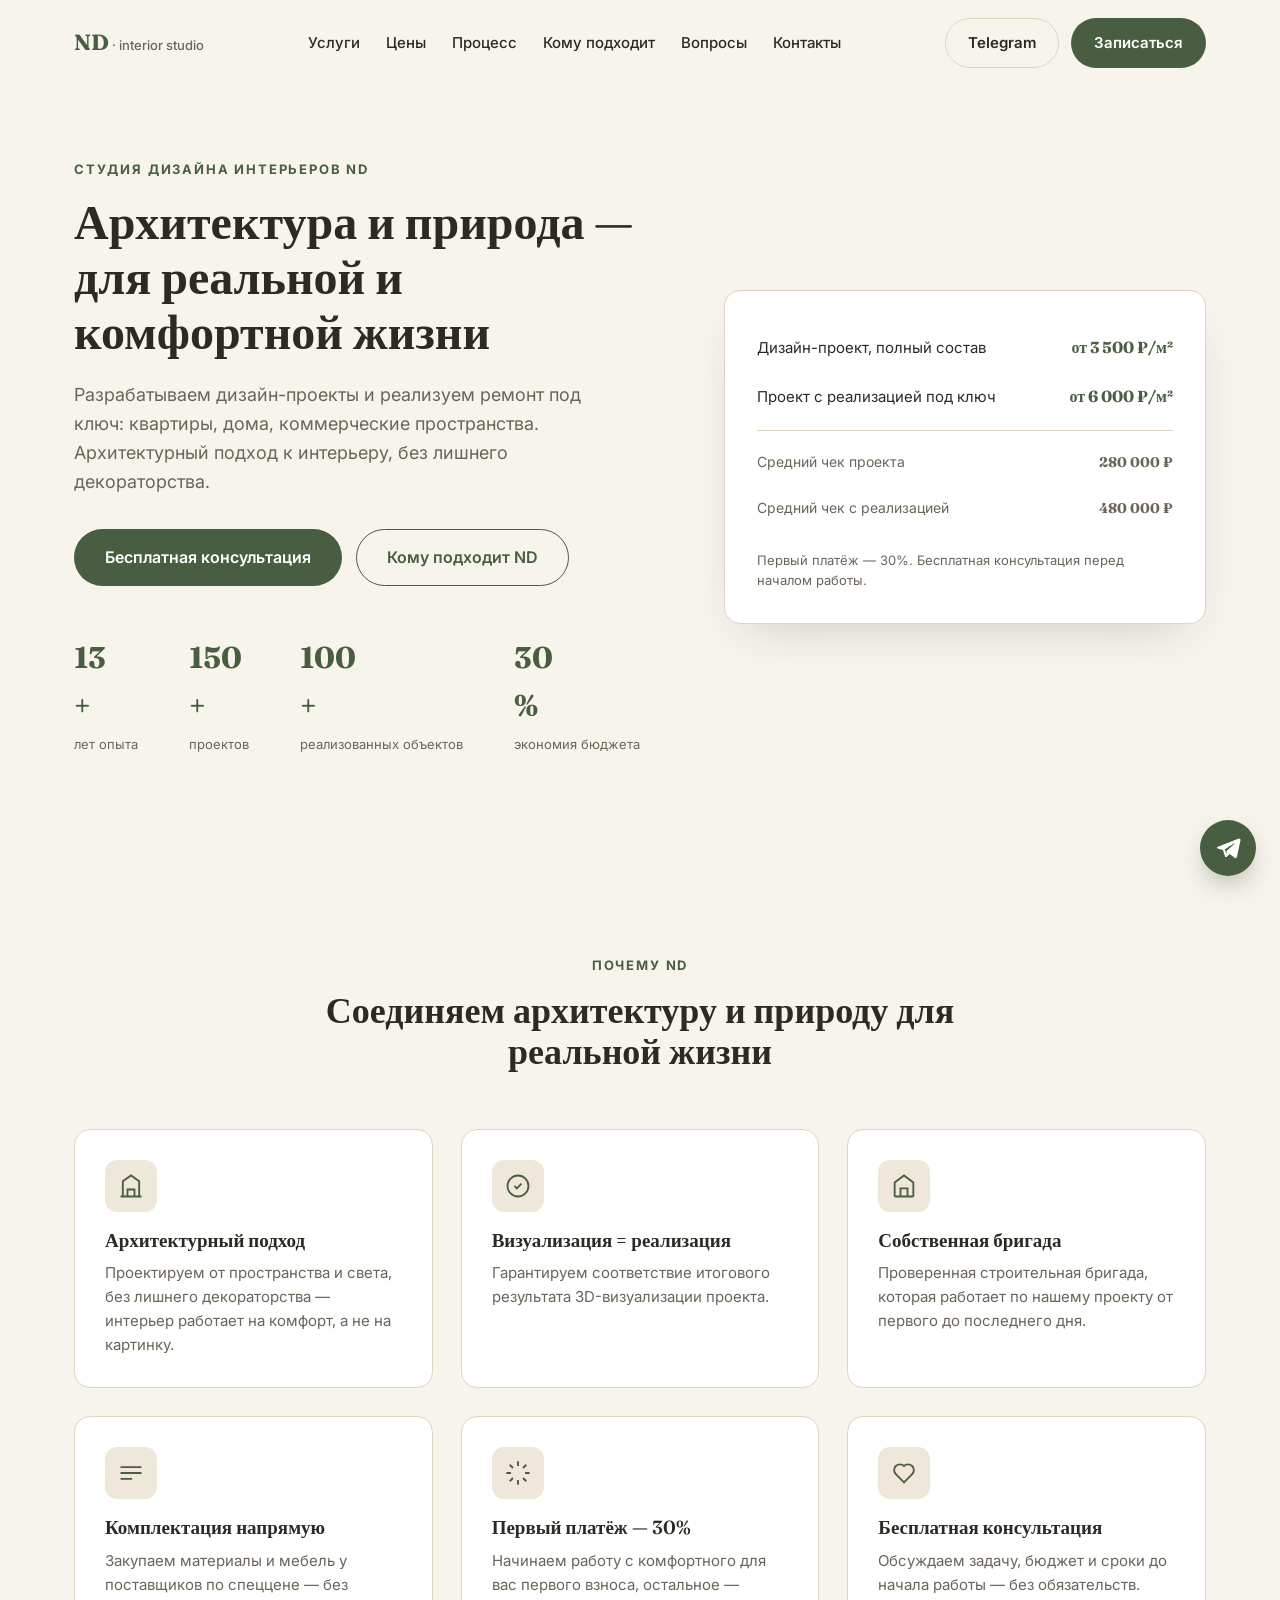
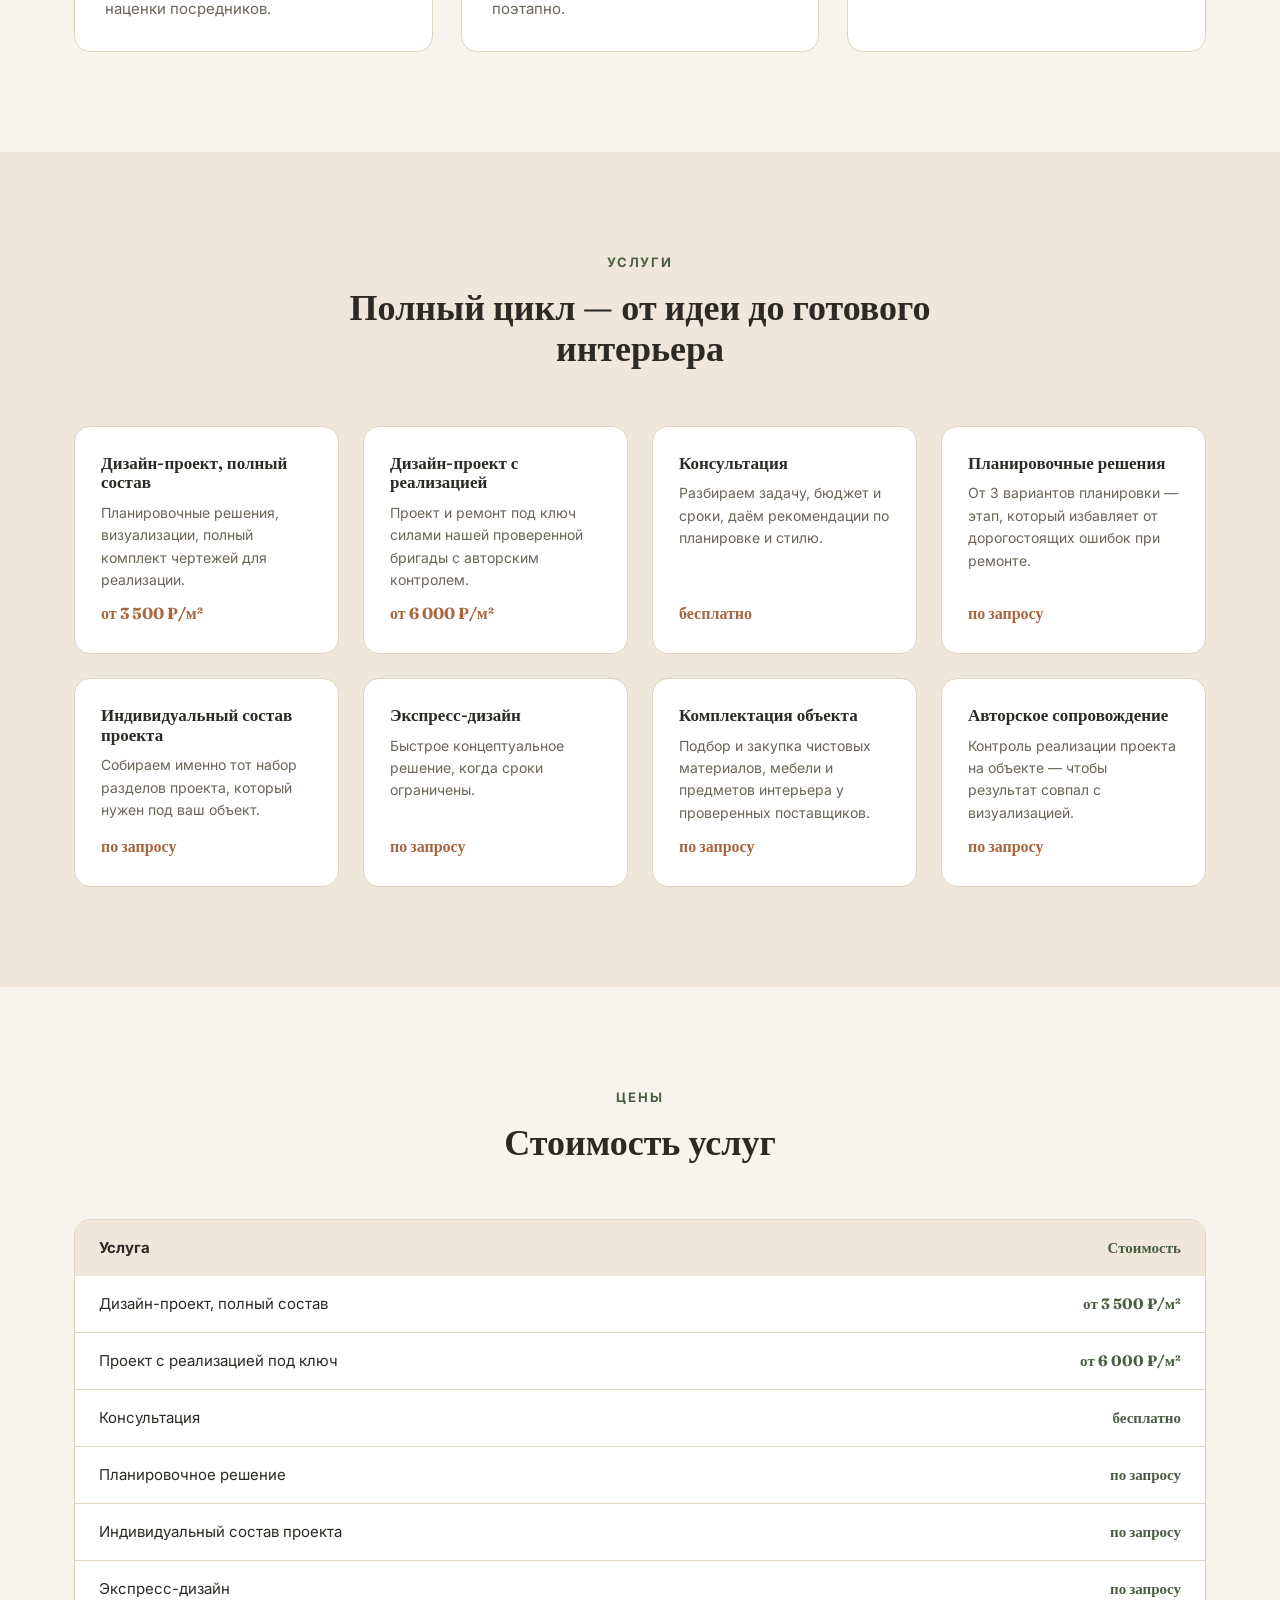
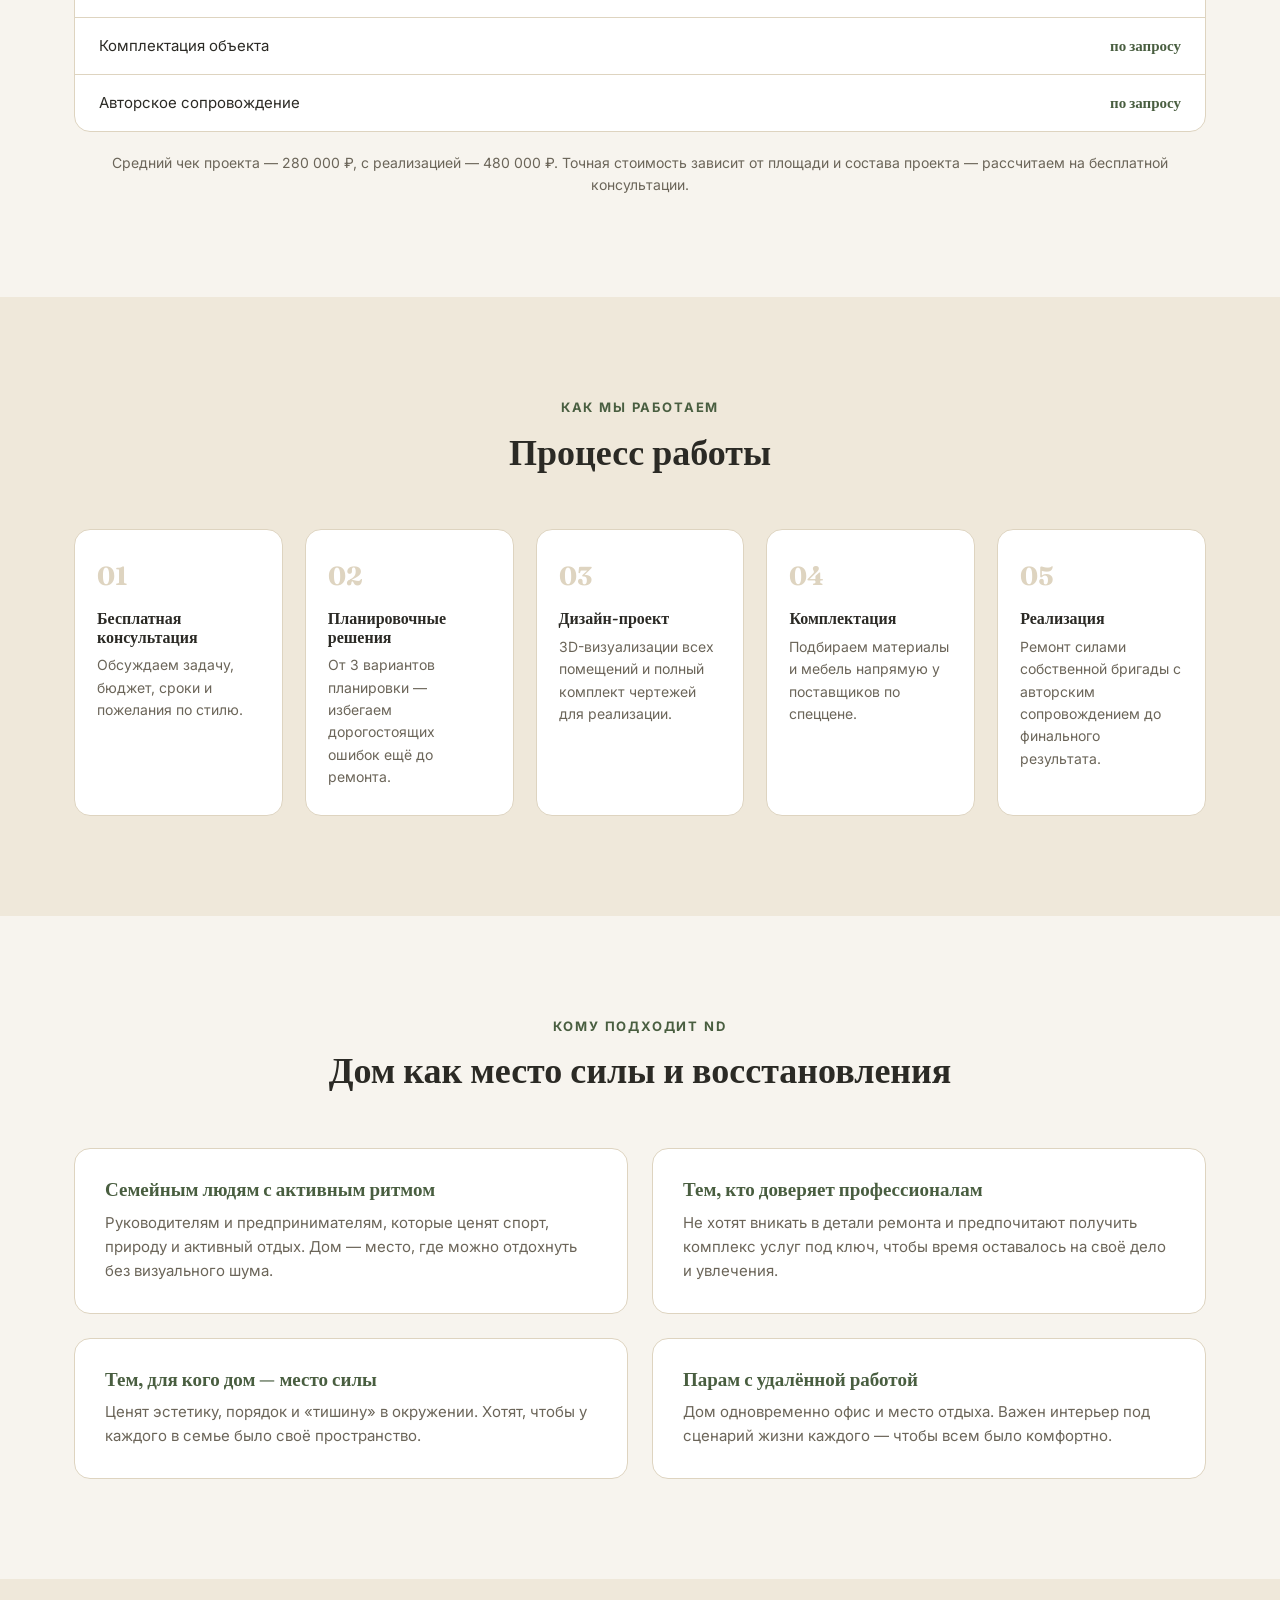
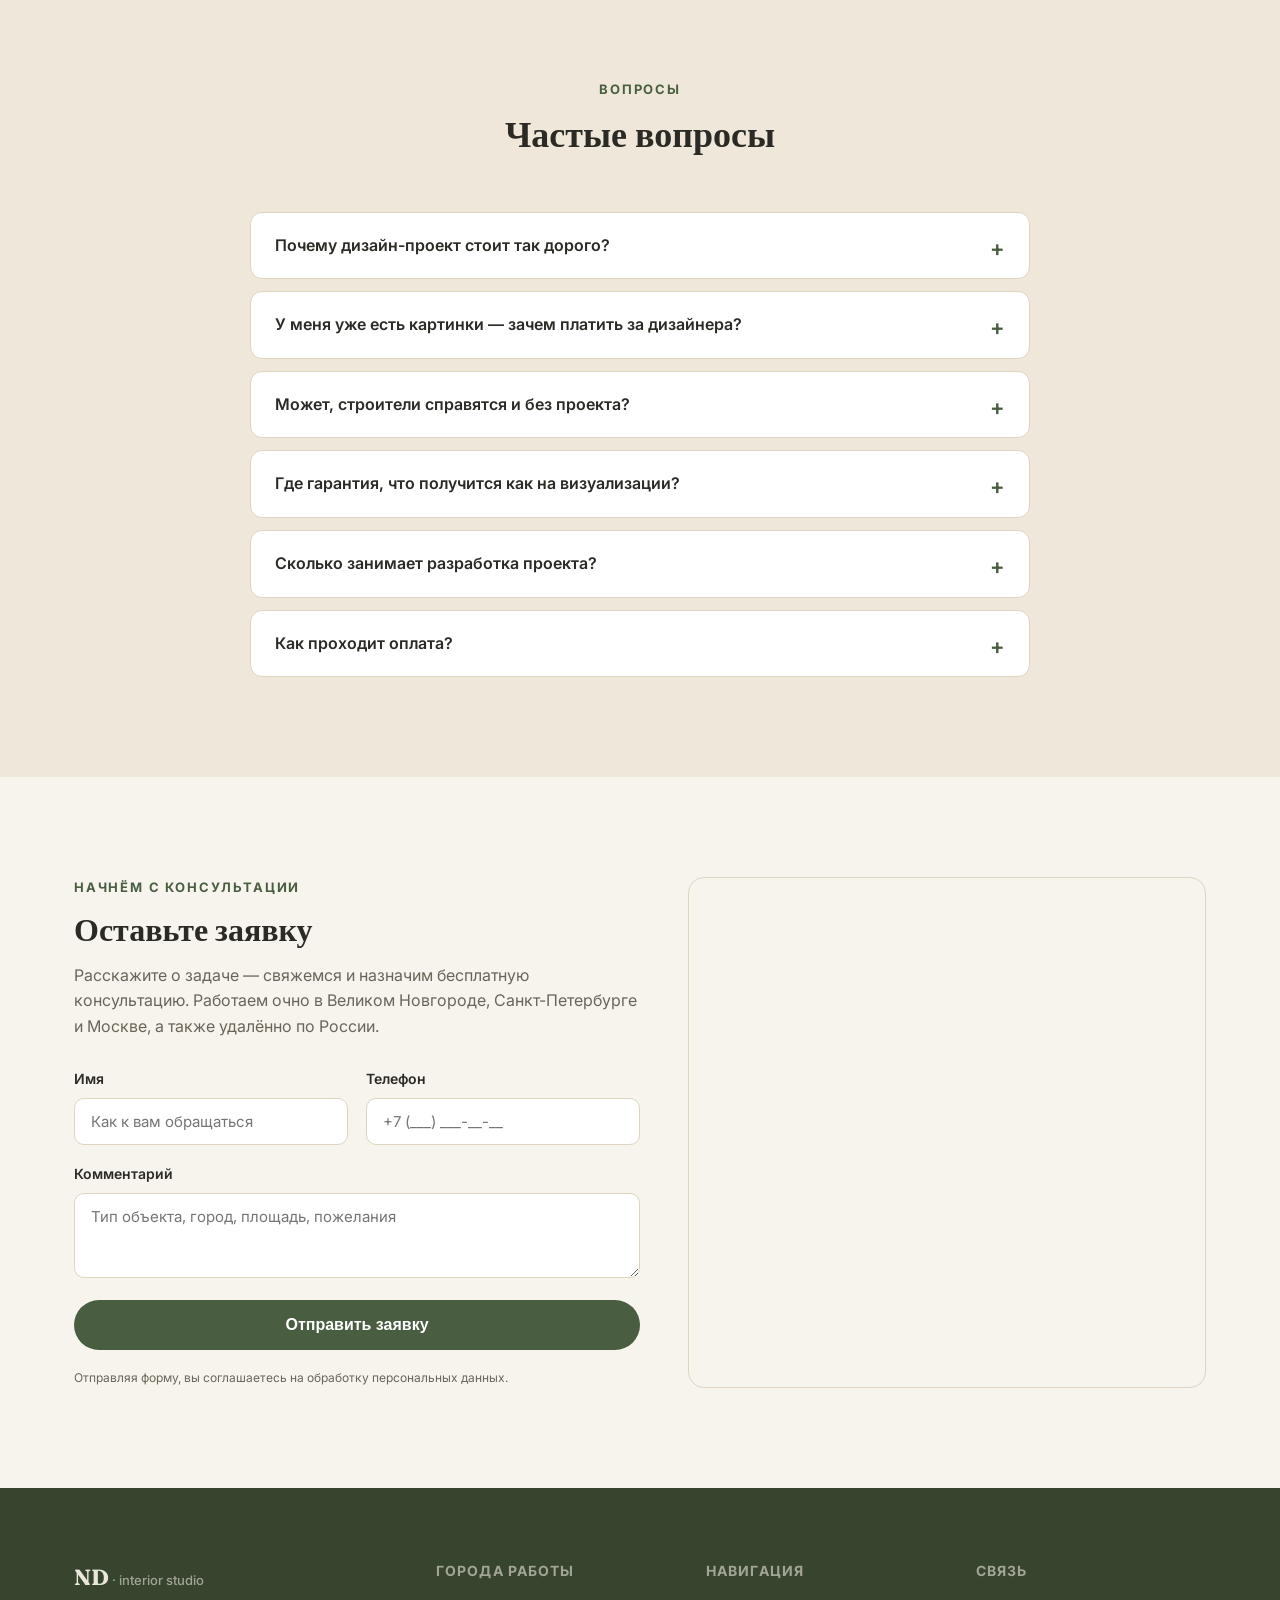
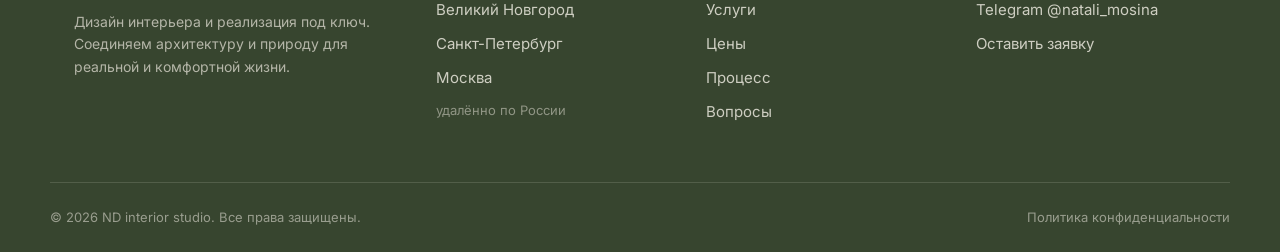
==== index.html @ cce2c538 "init: landing for ND interior studio" ====
<!DOCTYPE html>
<html lang="ru">
<head>
<meta charset="UTF-8">
<meta name="viewport" content="width=device-width, initial-scale=1.0">
<title>ND — студия дизайна интерьеров | Великий Новгород, СПб, Москва</title>
<meta name="description" content="Дизайн-проекты и реализация под ключ: квартиры, дома, коммерческие пространства. Архитектурный подход без лишнего декораторства. 13+ лет, 150+ проектов.">
<link rel="preconnect" href="https://fonts.googleapis.com">
<link rel="preconnect" href="https://fonts.gstatic.com" crossorigin>
<link href="https://fonts.googleapis.com/css2?family=Fraunces:opsz,wght@9..144,400;9..144,500;9..144,600;9..144,700&family=Inter:wght@400;500;600;700;800&display=swap" rel="stylesheet">
<link rel="stylesheet" href="styles.css">
</head>
<body>

<header class="header" id="header">
  <div class="header__inner container">
    <a href="#top" class="logo">ND<span class="logo__suffix"> · interior studio</span></a>
    <nav class="nav" id="nav">
      <a href="#services">Услуги</a>
      <a href="#prices">Цены</a>
      <a href="#process">Процесс</a>
      <a href="#fit">Кому подходит</a>
      <a href="#faq">Вопросы</a>
      <a href="#contacts">Контакты</a>
    </nav>
    <div class="header__actions">
      <a href="https://t.me/natali_mosina" target="_blank" rel="noopener" class="btn btn--ghost header__tg">Telegram</a>
      <a href="#form" class="btn btn--primary">Записаться</a>
      <button class="burger" id="burger" aria-label="Меню"><span></span><span></span><span></span></button>
    </div>
  </div>
</header>

<main id="top">

  <!-- 1. HERO -->
  <section class="hero">
    <div class="container hero__inner">
      <div class="hero__text reveal">
        <p class="eyebrow">Студия дизайна интерьеров ND</p>
        <h1>Архитектура и природа — для реальной и комфортной жизни</h1>
        <p class="hero__lead">Разрабатываем дизайн-проекты и реализуем ремонт под ключ: квартиры, дома, коммерческие пространства. Архитектурный подход к интерьеру, без лишнего декораторства.</p>
        <div class="hero__cta">
          <a href="#form" class="btn btn--primary btn--lg">Бесплатная консультация</a>
          <a href="#fit" class="btn btn--outline btn--lg">Кому подходит ND</a>
        </div>
        <div class="hero__stats">
          <div class="stat"><span class="stat__num" data-target="13">0</span><span class="stat__suffix">+</span><span class="stat__label">лет опыта</span></div>
          <div class="stat"><span class="stat__num" data-target="150">0</span><span class="stat__suffix">+</span><span class="stat__label">проектов</span></div>
          <div class="stat"><span class="stat__num" data-target="100">0</span><span class="stat__suffix">+</span><span class="stat__label">реализованных объектов</span></div>
          <div class="stat"><span class="stat__num" data-target="30">0</span><span class="stat__suffix">%</span><span class="stat__label">экономия бюджета</span></div>
        </div>
      </div>
      <div class="hero__card reveal">
        <div class="hero__card-row">
          <span class="hero__card-label">Дизайн-проект, полный состав</span>
          <span class="hero__card-value">от 3 500 ₽/м²</span>
        </div>
        <div class="hero__card-row">
          <span class="hero__card-label">Проект с реализацией под ключ</span>
          <span class="hero__card-value">от 6 000 ₽/м²</span>
        </div>
        <div class="hero__card-divider"></div>
        <div class="hero__card-row hero__card-row--muted">
          <span class="hero__card-label">Средний чек проекта</span>
          <span class="hero__card-value">280 000 ₽</span>
        </div>
        <div class="hero__card-row hero__card-row--muted">
          <span class="hero__card-label">Средний чек с реализацией</span>
          <span class="hero__card-value">480 000 ₽</span>
        </div>
        <p class="hero__card-note">Первый платёж — 30%. Бесплатная консультация перед началом работы.</p>
      </div>
    </div>
  </section>

  <!-- 2. ПРЕИМУЩЕСТВА -->
  <section class="section" id="advantages">
    <div class="container">
      <p class="eyebrow eyebrow--center">Почему ND</p>
      <h2 class="section__title section__title--center">Соединяем архитектуру и природу для реальной жизни</h2>
      <div class="adv-grid">
        <div class="adv reveal">
          <div class="adv__icon">
            <svg width="28" height="28" viewBox="0 0 24 24" fill="none" stroke="currentColor" stroke-width="1.6"><path d="M3 21h18M5 21V8l7-5 7 5v13M9 21v-6h6v6"/></svg>
          </div>
          <h3>Архитектурный подход</h3>
          <p>Проектируем от пространства и света, без лишнего декораторства — интерьер работает на комфорт, а не на картинку.</p>
        </div>
        <div class="adv reveal">
          <div class="adv__icon">
            <svg width="28" height="28" viewBox="0 0 24 24" fill="none" stroke="currentColor" stroke-width="1.6"><circle cx="12" cy="12" r="9"/><path d="M9 12l2 2 4-4"/></svg>
          </div>
          <h3>Визуализация = реализация</h3>
          <p>Гарантируем соответствие итогового результата 3D-визуализации проекта.</p>
        </div>
        <div class="adv reveal">
          <div class="adv__icon">
            <svg width="28" height="28" viewBox="0 0 24 24" fill="none" stroke="currentColor" stroke-width="1.6"><path d="M4 21V9l8-6 8 6v12M4 21h16M9 21v-7h6v7"/></svg>
          </div>
          <h3>Собственная бригада</h3>
          <p>Проверенная строительная бригада, которая работает по нашему проекту от первого до последнего дня.</p>
        </div>
        <div class="adv reveal">
          <div class="adv__icon">
            <svg width="28" height="28" viewBox="0 0 24 24" fill="none" stroke="currentColor" stroke-width="1.6"><path d="M3 7h18M3 12h18M3 17h10"/></svg>
          </div>
          <h3>Комплектация напрямую</h3>
          <p>Закупаем материалы и мебель у поставщиков по спеццене — без наценки посредников.</p>
        </div>
        <div class="adv reveal">
          <div class="adv__icon">
            <svg width="28" height="28" viewBox="0 0 24 24" fill="none" stroke="currentColor" stroke-width="1.6"><path d="M12 2v4M12 18v4M4.9 4.9l2.8 2.8M16.3 16.3l2.8 2.8M2 12h4M18 12h4M4.9 19.1l2.8-2.8M16.3 7.7l2.8-2.8"/></svg>
          </div>
          <h3>Первый платёж — 30%</h3>
          <p>Начинаем работу с комфортного для вас первого взноса, остальное — поэтапно.</p>
        </div>
        <div class="adv reveal">
          <div class="adv__icon">
            <svg width="28" height="28" viewBox="0 0 24 24" fill="none" stroke="currentColor" stroke-width="1.6"><path d="M12 20l-7-7a4.95 4.95 0 010-7 4.95 4.95 0 017 0l0 0a4.95 4.95 0 017 0 4.95 4.95 0 010 7l-7 7z"/></svg>
          </div>
          <h3>Бесплатная консультация</h3>
          <p>Обсуждаем задачу, бюджет и сроки до начала работы — без обязательств.</p>
        </div>
      </div>
    </div>
  </section>

  <!-- 3. УСЛУГИ -->
  <section class="section section--alt" id="services">
    <div class="container">
      <p class="eyebrow eyebrow--center">Услуги</p>
      <h2 class="section__title section__title--center">Полный цикл — от идеи до готового интерьера</h2>
      <div class="srv-grid">
        <div class="srv reveal">
          <h3>Дизайн-проект, полный состав</h3>
          <p>Планировочные решения, визуализации, полный комплект чертежей для реализации.</p>
          <span class="srv__price">от 3 500 ₽/м²</span>
        </div>
        <div class="srv reveal">
          <h3>Дизайн-проект с реализацией</h3>
          <p>Проект и ремонт под ключ силами нашей проверенной бригады с авторским контролем.</p>
          <span class="srv__price">от 6 000 ₽/м²</span>
        </div>
        <div class="srv reveal">
          <h3>Консультация</h3>
          <p>Разбираем задачу, бюджет и сроки, даём рекомендации по планировке и стилю.</p>
          <span class="srv__price">бесплатно</span>
        </div>
        <div class="srv reveal">
          <h3>Планировочные решения</h3>
          <p>От 3 вариантов планировки — этап, который избавляет от дорогостоящих ошибок при ремонте.</p>
          <span class="srv__price">по запросу</span>
        </div>
        <div class="srv reveal">
          <h3>Индивидуальный состав проекта</h3>
          <p>Собираем именно тот набор разделов проекта, который нужен под ваш объект.</p>
          <span class="srv__price">по запросу</span>
        </div>
        <div class="srv reveal">
          <h3>Экспресс-дизайн</h3>
          <p>Быстрое концептуальное решение, когда сроки ограничены.</p>
          <span class="srv__price">по запросу</span>
        </div>
        <div class="srv reveal">
          <h3>Комплектация объекта</h3>
          <p>Подбор и закупка чистовых материалов, мебели и предметов интерьера у проверенных поставщиков.</p>
          <span class="srv__price">по запросу</span>
        </div>
        <div class="srv reveal">
          <h3>Авторское сопровождение</h3>
          <p>Контроль реализации проекта на объекте — чтобы результат совпал с визуализацией.</p>
          <span class="srv__price">по запросу</span>
        </div>
      </div>
    </div>
  </section>

  <!-- 5. ПРАЙС -->
  <section class="section" id="prices">
    <div class="container">
      <p class="eyebrow eyebrow--center">Цены</p>
      <h2 class="section__title section__title--center">Стоимость услуг</h2>
      <div class="price-table">
        <table>
          <thead>
            <tr><th>Услуга</th><th>Стоимость</th></tr>
          </thead>
          <tbody>
            <tr><td>Дизайн-проект, полный состав</td><td>от 3 500 ₽/м²</td></tr>
            <tr><td>Проект с реализацией под ключ</td><td>от 6 000 ₽/м²</td></tr>
            <tr><td>Консультация</td><td>бесплатно</td></tr>
            <tr><td>Планировочное решение</td><td>по запросу</td></tr>
            <tr><td>Индивидуальный состав проекта</td><td>по запросу</td></tr>
            <tr><td>Экспресс-дизайн</td><td>по запросу</td></tr>
            <tr><td>Комплектация объекта</td><td>по запросу</td></tr>
            <tr><td>Авторское сопровождение</td><td>по запросу</td></tr>
          </tbody>
        </table>
      </div>
      <p class="price-note">Средний чек проекта — 280 000 ₽, с реализацией — 480 000 ₽. Точная стоимость зависит от площади и состава проекта — рассчитаем на бесплатной консультации.</p>
    </div>
  </section>

  <!-- 6. ПРОЦЕСС -->
  <section class="section section--alt" id="process">
    <div class="container">
      <p class="eyebrow eyebrow--center">Как мы работаем</p>
      <h2 class="section__title section__title--center">Процесс работы</h2>
      <div class="steps">
        <div class="step reveal">
          <span class="step__num">01</span>
          <h3>Бесплатная консультация</h3>
          <p>Обсуждаем задачу, бюджет, сроки и пожелания по стилю.</p>
        </div>
        <div class="step reveal">
          <span class="step__num">02</span>
          <h3>Планировочные решения</h3>
          <p>От 3 вариантов планировки — избегаем дорогостоящих ошибок ещё до ремонта.</p>
        </div>
        <div class="step reveal">
          <span class="step__num">03</span>
          <h3>Дизайн-проект</h3>
          <p>3D-визуализации всех помещений и полный комплект чертежей для реализации.</p>
        </div>
        <div class="step reveal">
          <span class="step__num">04</span>
          <h3>Комплектация</h3>
          <p>Подбираем материалы и мебель напрямую у поставщиков по спеццене.</p>
        </div>
        <div class="step reveal">
          <span class="step__num">05</span>
          <h3>Реализация</h3>
          <p>Ремонт силами собственной бригады с авторским сопровождением до финального результата.</p>
        </div>
      </div>
    </div>
  </section>

  <!-- 7. КОМУ ПОДХОДИТ -->
  <section class="section" id="fit">
    <div class="container">
      <p class="eyebrow eyebrow--center">Кому подходит ND</p>
      <h2 class="section__title section__title--center">Дом как место силы и восстановления</h2>
      <div class="fit-grid">
        <div class="fit reveal">
          <h3>Семейным людям с активным ритмом</h3>
          <p>Руководителям и предпринимателям, которые ценят спорт, природу и активный отдых. Дом — место, где можно отдохнуть без визуального шума.</p>
        </div>
        <div class="fit reveal">
          <h3>Тем, кто доверяет профессионалам</h3>
          <p>Не хотят вникать в детали ремонта и предпочитают получить комплекс услуг под ключ, чтобы время оставалось на своё дело и увлечения.</p>
        </div>
        <div class="fit reveal">
          <h3>Тем, для кого дом — место силы</h3>
          <p>Ценят эстетику, порядок и «тишину» в окружении. Хотят, чтобы у каждого в семье было своё пространство.</p>
        </div>
        <div class="fit reveal">
          <h3>Парам с удалённой работой</h3>
          <p>Дом одновременно офис и место отдыха. Важен интерьер под сценарий жизни каждого — чтобы всем было комфортно.</p>
        </div>
      </div>
    </div>
  </section>

  <!-- 8. FAQ -->
  <section class="section section--alt" id="faq">
    <div class="container">
      <p class="eyebrow eyebrow--center">Вопросы</p>
      <h2 class="section__title section__title--center">Частые вопросы</h2>
      <div class="faq">
        <details class="faq__item reveal">
          <summary>Почему дизайн-проект стоит так дорого?</summary>
          <p>Проект — это не картинки, а инструкция для ремонта: планировка, чертежи, спецификации материалов. Он снимает риск дорогостоящих переделок и экономит до 30% бюджета в итоге.</p>
        </details>
        <details class="faq__item reveal">
          <summary>У меня уже есть картинки — зачем платить за дизайнера?</summary>
          <p>Картинки не учитывают ваши инженерные сети, конструктив и эргономику пространства. Мы собираем разрозненные идеи в цельный работающий проект.</p>
        </details>
        <details class="faq__item reveal">
          <summary>Может, строители справятся и без проекта?</summary>
          <p>Без проекта решения принимаются на месте — это самая частая причина переделок и перерасхода бюджета. Проект фиксирует всё заранее.</p>
        </details>
        <details class="faq__item reveal">
          <summary>Где гарантия, что получится как на визуализации?</summary>
          <p>Мы работаем со своей проверенной бригадой и ведём авторское сопровождение — контролируем соответствие визуализации на каждом этапе.</p>
        </details>
        <details class="faq__item reveal">
          <summary>Сколько занимает разработка проекта?</summary>
          <p>В среднем 5 месяцев на проектную часть. Общий цикл с реализацией — 6–18 месяцев в зависимости от объёма.</p>
        </details>
        <details class="faq__item reveal">
          <summary>Как проходит оплата?</summary>
          <p>Первый платёж — 30% от стоимости, остальное поэтапно по мере выполнения работ.</p>
        </details>
      </div>
    </div>
  </section>

  <!-- 9. ФОРМА + КАРТА -->
  <section class="section" id="form">
    <div class="container form-section">
      <div class="form-col reveal">
        <p class="eyebrow">Начнём с консультации</p>
        <h2>Оставьте заявку</h2>
        <p class="form-lead">Расскажите о задаче — свяжемся и назначим бесплатную консультацию. Работаем очно в Великом Новгороде, Санкт-Петербурге и Москве, а также удалённо по России.</p>
        <form id="leadForm" class="form">
          <input type="text" name="_gotcha" style="display:none" tabindex="-1" autocomplete="off">
          <div class="form__row">
            <label>Имя
              <input type="text" name="name" required placeholder="Как к вам обращаться">
            </label>
            <label>Телефон
              <input type="tel" name="phone" required placeholder="+7 (___) ___-__-__">
            </label>
          </div>
          <label>Комментарий
            <textarea name="comment" rows="3" placeholder="Тип объекта, город, площадь, пожелания"></textarea>
          </label>
          <button type="submit" class="btn btn--primary btn--lg form__submit">Отправить заявку</button>
          <p class="form__privacy">Отправляя форму, вы соглашаетесь на обработку персональных данных.</p>
        </form>
      </div>
      <div class="map-col reveal">
        <iframe class="map" src="https://yandex.ru/map-widget/v1/?ll=31.274722%2C58.521944&z=12" width="100%" height="100%" frameborder="0" loading="lazy" title="Карта — Великий Новгород"></iframe>
      </div>
    </div>
  </section>

</main>

<!-- 10. КОНТАКТЫ + FOOTER -->
<footer class="footer" id="contacts">
  <div class="container footer__inner">
    <div class="footer__brand">
      <a href="#top" class="logo logo--footer">ND<span class="logo__suffix"> · interior studio</span></a>
      <p>Дизайн интерьера и реализация под ключ. Соединяем архитектуру и природу для реальной и комфортной жизни.</p>
    </div>
    <div class="footer__col">
      <h4>Города работы</h4>
      <p>Великий Новгород</p>
      <p>Санкт-Петербург</p>
      <p>Москва</p>
      <p class="footer__muted">удалённо по России</p>
    </div>
    <div class="footer__col">
      <h4>Навигация</h4>
      <a href="#services">Услуги</a>
      <a href="#prices">Цены</a>
      <a href="#process">Процесс</a>
      <a href="#faq">Вопросы</a>
    </div>
    <div class="footer__col">
      <h4>Связь</h4>
      <a href="https://t.me/natali_mosina" target="_blank" rel="noopener">Telegram @natali_mosina</a>
      <a href="#form">Оставить заявку</a>
    </div>
  </div>
  <div class="container footer__bottom">
    <p>© <span id="year"></span> ND interior studio. Все права защищены.</p>
    <a href="privacy.html">Политика конфиденциальности</a>
  </div>
</footer>

<a href="https://t.me/natali_mosina" target="_blank" rel="noopener" class="fab" aria-label="Написать в Telegram">
  <svg width="26" height="26" viewBox="0 0 24 24" fill="currentColor"><path d="M21.5 3.5L2.7 10.9c-1.2.5-1.2 1.2-.2 1.5l4.8 1.5 1.9 5.7c.2.6.4.8.9.8.5 0 .7-.2 1-.5l2.4-2.3 4.9 3.6c.9.5 1.6.2 1.8-.8l3.3-15.4c.3-1.2-.5-1.8-1-1.5zM8.5 13.6l9-5.7c.4-.3.8-.1.5.2l-7.3 6.6-.3 3.1-1-3.9z"/></svg>
</a>

<script src="script.js"></script>
</body>
</html>
---- styles.css ----
:root {
  --cream: #f7f4ee;
  --cream-2: #efe8da;
  --white: #ffffff;
  --stone: #ded4c0;
  --ink: #2b2a25;
  --ink-soft: #6b6559;
  --forest: #495e40;
  --forest-dark: #37452f;
  --clay: #a8663f;
  --radius: 16px;
  --shadow: 0 20px 50px -25px rgba(43, 42, 37, 0.25);
  --font-head: 'Fraunces', serif;
  --font-body: 'Inter', sans-serif;
}

* { box-sizing: border-box; margin: 0; padding: 0; }

html { scroll-behavior: smooth; }

body {
  font-family: var(--font-body);
  color: var(--ink);
  background: var(--cream);
  line-height: 1.6;
  -webkit-font-smoothing: antialiased;
}

img { max-width: 100%; display: block; }

.container {
  max-width: 1180px;
  margin: 0 auto;
  padding: 0 24px;
}

h1, h2, h3 {
  font-family: var(--font-head);
  color: var(--ink);
  font-weight: 600;
  line-height: 1.15;
}

a { color: inherit; text-decoration: none; }

.eyebrow {
  font-size: 13px;
  font-weight: 700;
  letter-spacing: 0.14em;
  text-transform: uppercase;
  color: var(--forest);
  margin-bottom: 14px;
}
.eyebrow--center { text-align: center; }

.section { padding: 100px 0; }
.section--alt { background: var(--cream-2); }

.section__title {
  font-size: 36px;
  max-width: 720px;
  margin-bottom: 56px;
}
.section__title--center { margin-left: auto; margin-right: auto; text-align: center; }

/* Buttons */
.btn {
  display: inline-flex;
  align-items: center;
  justify-content: center;
  gap: 8px;
  padding: 12px 22px;
  border-radius: 999px;
  font-weight: 600;
  font-size: 15px;
  border: 1.5px solid transparent;
  cursor: pointer;
  transition: all 0.2s ease;
  white-space: nowrap;
}
.btn--primary { background: var(--forest); color: var(--white); }
.btn--primary:hover { background: var(--forest-dark); }
.btn--outline { border-color: var(--forest); color: var(--forest); }
.btn--outline:hover { background: var(--forest); color: var(--white); }
.btn--ghost { color: var(--ink); border-color: var(--stone); }
.btn--ghost:hover { border-color: var(--forest); color: var(--forest); }
.btn--lg { padding: 15px 30px; font-size: 16px; }

/* Header */
.header {
  position: sticky;
  top: 0;
  z-index: 100;
  background: rgba(247, 244, 238, 0.85);
  backdrop-filter: blur(10px);
  border-bottom: 1px solid transparent;
  transition: border-color 0.2s ease, box-shadow 0.2s ease;
}
.header.scrolled { border-color: var(--stone); box-shadow: 0 8px 24px -20px rgba(0,0,0,0.3); }
.header__inner {
  display: flex;
  align-items: center;
  justify-content: space-between;
  gap: 24px;
  min-width: 0;
  padding: 18px 24px;
}
.logo {
  flex-shrink: 0;
  font-family: var(--font-head);
  font-size: 22px;
  font-weight: 700;
  color: var(--forest);
}
.logo__suffix { font-family: var(--font-body); font-size: 13px; font-weight: 500; color: var(--ink-soft); }
.nav { display: flex; align-items: center; gap: 26px; }
.nav a { white-space: nowrap; font-size: 15px; font-weight: 500; color: var(--ink); transition: color 0.15s; }
.nav a:hover { color: var(--forest); }
.header__actions { display: flex; align-items: center; gap: 12px; flex-shrink: 0; }
.burger { display: none; flex-direction: column; justify-content: center; gap: 5px; width: 36px; height: 36px; background: none; border: none; cursor: pointer; }
.burger span { display: block; width: 22px; height: 2px; background: var(--ink); transition: 0.2s; }
.burger.is-open span:nth-child(1) { transform: translateY(7px) rotate(45deg); }
.burger.is-open span:nth-child(2) { opacity: 0; }
.burger.is-open span:nth-child(3) { transform: translateY(-7px) rotate(-45deg); }

/* Hero */
.hero { padding: 72px 0 100px; }
.hero__inner { display: grid; grid-template-columns: 1.1fr 0.9fr; gap: 60px; align-items: center; }
.hero__text h1 { font-size: 48px; margin-bottom: 22px; }
.hero__lead { font-size: 18px; color: var(--ink-soft); margin-bottom: 32px; max-width: 520px; }
.hero__cta { display: flex; gap: 14px; flex-wrap: wrap; margin-bottom: 48px; }
.hero__stats { display: grid; grid-template-columns: repeat(4, auto); gap: 28px; }
.stat { display: flex; flex-direction: column; }
.stat__num { font-family: var(--font-head); font-size: 30px; font-weight: 700; color: var(--forest); display: inline-block; }
.stat__suffix { font-family: var(--font-head); font-size: 30px; font-weight: 700; color: var(--forest); }
.stat__label { font-size: 13px; color: var(--ink-soft); margin-top: 4px; }

.hero__card {
  background: var(--white);
  border: 1px solid var(--stone);
  border-radius: var(--radius);
  padding: 32px;
  box-shadow: var(--shadow);
}
.hero__card-row { display: flex; justify-content: space-between; align-items: baseline; gap: 16px; padding: 12px 0; }
.hero__card-row--muted .hero__card-label,
.hero__card-row--muted .hero__card-value { color: var(--ink-soft); font-size: 14px; }
.hero__card-label { font-size: 15px; }
.hero__card-value { font-family: var(--font-head); font-weight: 700; color: var(--forest); white-space: nowrap; }
.hero__card-divider { height: 1px; background: var(--stone); margin: 8px 0; }
.hero__card-note { margin-top: 18px; font-size: 13px; color: var(--ink-soft); }

/* Advantages */
.adv-grid { display: grid; grid-template-columns: repeat(3, 1fr); gap: 28px; }
.adv { background: var(--white); border: 1px solid var(--stone); border-radius: var(--radius); padding: 30px; }
.adv__icon { width: 52px; height: 52px; border-radius: 12px; background: var(--cream-2); color: var(--forest); display: flex; align-items: center; justify-content: center; margin-bottom: 18px; }
.adv h3 { font-size: 19px; margin-bottom: 10px; }
.adv p { color: var(--ink-soft); font-size: 15px; }

/* Services */
.srv-grid { display: grid; grid-template-columns: repeat(4, 1fr); gap: 24px; }
.srv { background: var(--white); border: 1px solid var(--stone); border-radius: var(--radius); padding: 26px; display: flex; flex-direction: column; gap: 10px; }
.srv h3 { font-size: 17px; }
.srv p { color: var(--ink-soft); font-size: 14px; flex-grow: 1; }
.srv__price { font-family: var(--font-head); font-weight: 700; color: var(--clay); font-size: 16px; }

/* Price table */
.price-table { overflow-x: auto; border: 1px solid var(--stone); border-radius: var(--radius); background: var(--white); }
.price-table table { width: 100%; border-collapse: collapse; min-width: 480px; }
.price-table th, .price-table td { text-align: left; padding: 16px 24px; font-size: 15px; }
.price-table th { background: var(--cream-2); font-weight: 700; color: var(--ink); }
.price-table td:last-child, .price-table th:last-child { text-align: right; font-family: var(--font-head); font-weight: 700; color: var(--forest); white-space: nowrap; }
.price-table tbody tr + tr { border-top: 1px solid var(--stone); }
.price-note { margin-top: 20px; color: var(--ink-soft); font-size: 14px; text-align: center; }

/* Steps */
.steps { display: grid; grid-template-columns: repeat(5, 1fr); gap: 22px; }
.step { background: var(--white); border: 1px solid var(--stone); border-radius: var(--radius); padding: 26px 22px; }
.step__num { font-family: var(--font-head); font-size: 26px; font-weight: 700; color: var(--stone); }
.step h3 { font-size: 16px; margin: 12px 0 8px; }
.step p { font-size: 14px; color: var(--ink-soft); }

/* Fit */
.fit-grid { display: grid; grid-template-columns: repeat(2, 1fr); gap: 24px; }
.fit { background: var(--white); border: 1px solid var(--stone); border-radius: var(--radius); padding: 30px; }
.fit h3 { font-size: 19px; margin-bottom: 10px; color: var(--forest); }
.fit p { color: var(--ink-soft); font-size: 15px; }

/* FAQ */
.faq { max-width: 780px; margin: 0 auto; display: flex; flex-direction: column; gap: 12px; }
.faq__item { background: var(--white); border: 1px solid var(--stone); border-radius: 12px; padding: 20px 24px; }
.faq__item summary { cursor: pointer; font-weight: 600; font-size: 16px; list-style: none; position: relative; padding-right: 28px; }
.faq__item summary::-webkit-details-marker { display: none; }
.faq__item summary::after { content: '+'; position: absolute; right: 0; top: -2px; font-size: 22px; color: var(--forest); }
.faq__item[open] summary::after { content: '–'; }
.faq__item p { margin-top: 14px; color: var(--ink-soft); font-size: 15px; }

/* Form + map */
.form-section { display: grid; grid-template-columns: 1fr 1fr; gap: 48px; align-items: stretch; }
.form-col h2 { font-size: 32px; margin-bottom: 14px; }
.form-lead { color: var(--ink-soft); margin-bottom: 28px; }
.form { display: flex; flex-direction: column; gap: 18px; }
.form__row { display: grid; grid-template-columns: 1fr 1fr; gap: 18px; }
.form label { display: flex; flex-direction: column; gap: 8px; font-size: 14px; font-weight: 600; }
.form input, .form textarea {
  font-family: var(--font-body);
  font-size: 15px;
  padding: 13px 16px;
  border: 1.5px solid var(--stone);
  border-radius: 10px;
  background: var(--white);
  color: var(--ink);
  resize: vertical;
}
.form input:focus, .form textarea:focus { outline: none; border-color: var(--forest); }
.form__submit { margin-top: 4px; }
.form__privacy { font-size: 12px; color: var(--ink-soft); }
.map-col { border-radius: var(--radius); overflow: hidden; min-height: 360px; border: 1px solid var(--stone); }
.map { width: 100%; height: 100%; border: 0; }

/* Footer */
.footer { background: var(--forest-dark); color: #e9e6dc; padding: 72px 0 0; }
.footer__inner { display: grid; grid-template-columns: 1.4fr 1fr 1fr 1fr; gap: 40px; padding-bottom: 48px; border-bottom: 1px solid rgba(233,230,220,0.15); }
.footer__brand p { margin-top: 16px; color: rgba(233,230,220,0.7); font-size: 14px; max-width: 320px; }
.logo--footer { color: #e9e6dc; }
.logo--footer .logo__suffix { color: rgba(233,230,220,0.6); }
.footer__col h4 { font-size: 14px; text-transform: uppercase; letter-spacing: 0.08em; margin-bottom: 16px; color: rgba(233,230,220,0.6); }
.footer__col a, .footer__col p { display: block; margin-bottom: 10px; color: rgba(233,230,220,0.85); font-size: 15px; }
.footer__col a:hover { color: #fff; }
.footer__muted { color: rgba(233,230,220,0.5) !important; font-size: 13px !important; }
.footer__bottom { display: flex; justify-content: space-between; align-items: center; padding: 24px 0; font-size: 13px; color: rgba(233,230,220,0.55); flex-wrap: wrap; gap: 12px; }

/* FAB */
.fab {
  position: fixed;
  right: 24px;
  bottom: 24px;
  width: 56px;
  height: 56px;
  border-radius: 50%;
  background: var(--forest);
  color: #fff;
  display: flex;
  align-items: center;
  justify-content: center;
  box-shadow: 0 12px 30px -10px rgba(73,94,64,0.6);
  z-index: 90;
  transition: transform 0.2s ease;
}
.fab:hover { transform: translateY(-3px); }

/* Reveal animation */
.reveal { opacity: 0; transform: translateY(24px); transition: opacity 0.6s ease, transform 0.6s ease; }
.reveal.is-visible { opacity: 1; transform: translateY(0); }

/* ===== BREAKPOINTS ===== */
@media (max-width: 1180px) {
  .nav { gap: 16px; }
  .nav a { font-size: 14px; }
}

@media (max-width: 1100px) {
  .nav { display: none; }
  .burger { display: flex; }
  .nav.is-open {
    display: flex;
    flex-direction: column;
    position: absolute;
    top: 100%;
    left: 0;
    right: 0;
    background: var(--cream);
    border-bottom: 1px solid var(--stone);
    padding: 16px 24px 24px;
    gap: 4px;
  }
  .nav.is-open a { padding: 10px 0; }
  .adv-grid, .srv-grid { grid-template-columns: repeat(2, 1fr); }
  .steps { grid-template-columns: repeat(3, 1fr); }
}

@media (max-width: 900px) {
  .hero__inner { grid-template-columns: 1fr; }
  .hero__text h1 { font-size: 36px; }
  .hero__stats { grid-template-columns: repeat(2, auto); row-gap: 22px; }
  .adv-grid, .srv-grid { grid-template-columns: repeat(2, 1fr); }
  .steps { grid-template-columns: repeat(2, 1fr); }
  .fit-grid { grid-template-columns: 1fr; }
  .form-section { grid-template-columns: 1fr; }
  .map-col { min-height: 280px; }
  .footer__inner { grid-template-columns: 1fr 1fr; }
  .section { padding: 72px 0; }
  .section__title { font-size: 28px; }
}

@media (max-width: 560px) {
  .header__tg { display: none; }
  .adv-grid, .srv-grid, .steps { grid-template-columns: 1fr; }
  .form__row { grid-template-columns: 1fr; }
  .hero__stats { grid-template-columns: repeat(2, auto); }
  .footer__inner { grid-template-columns: 1fr; }
}

@media (max-width: 380px) {
  .logo__suffix { display: none; }
  .hero__text h1 { font-size: 30px; }
}
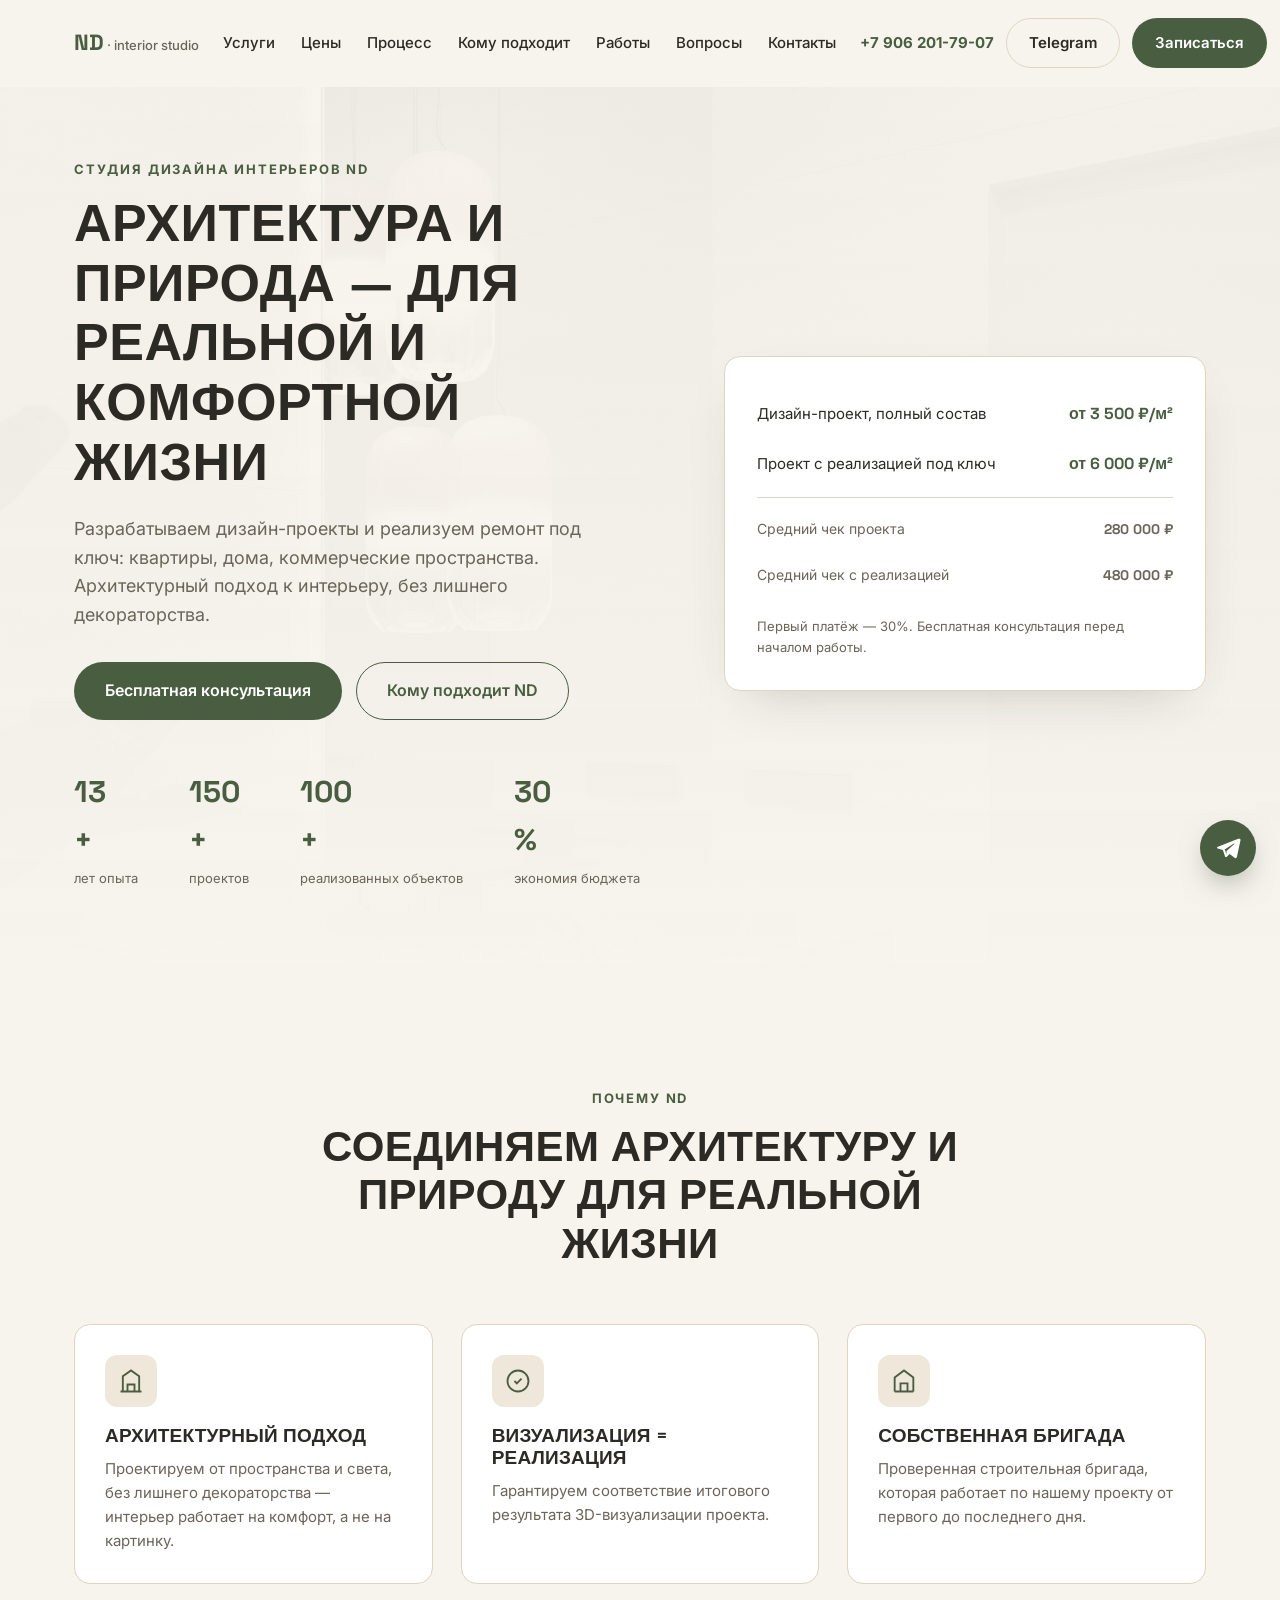
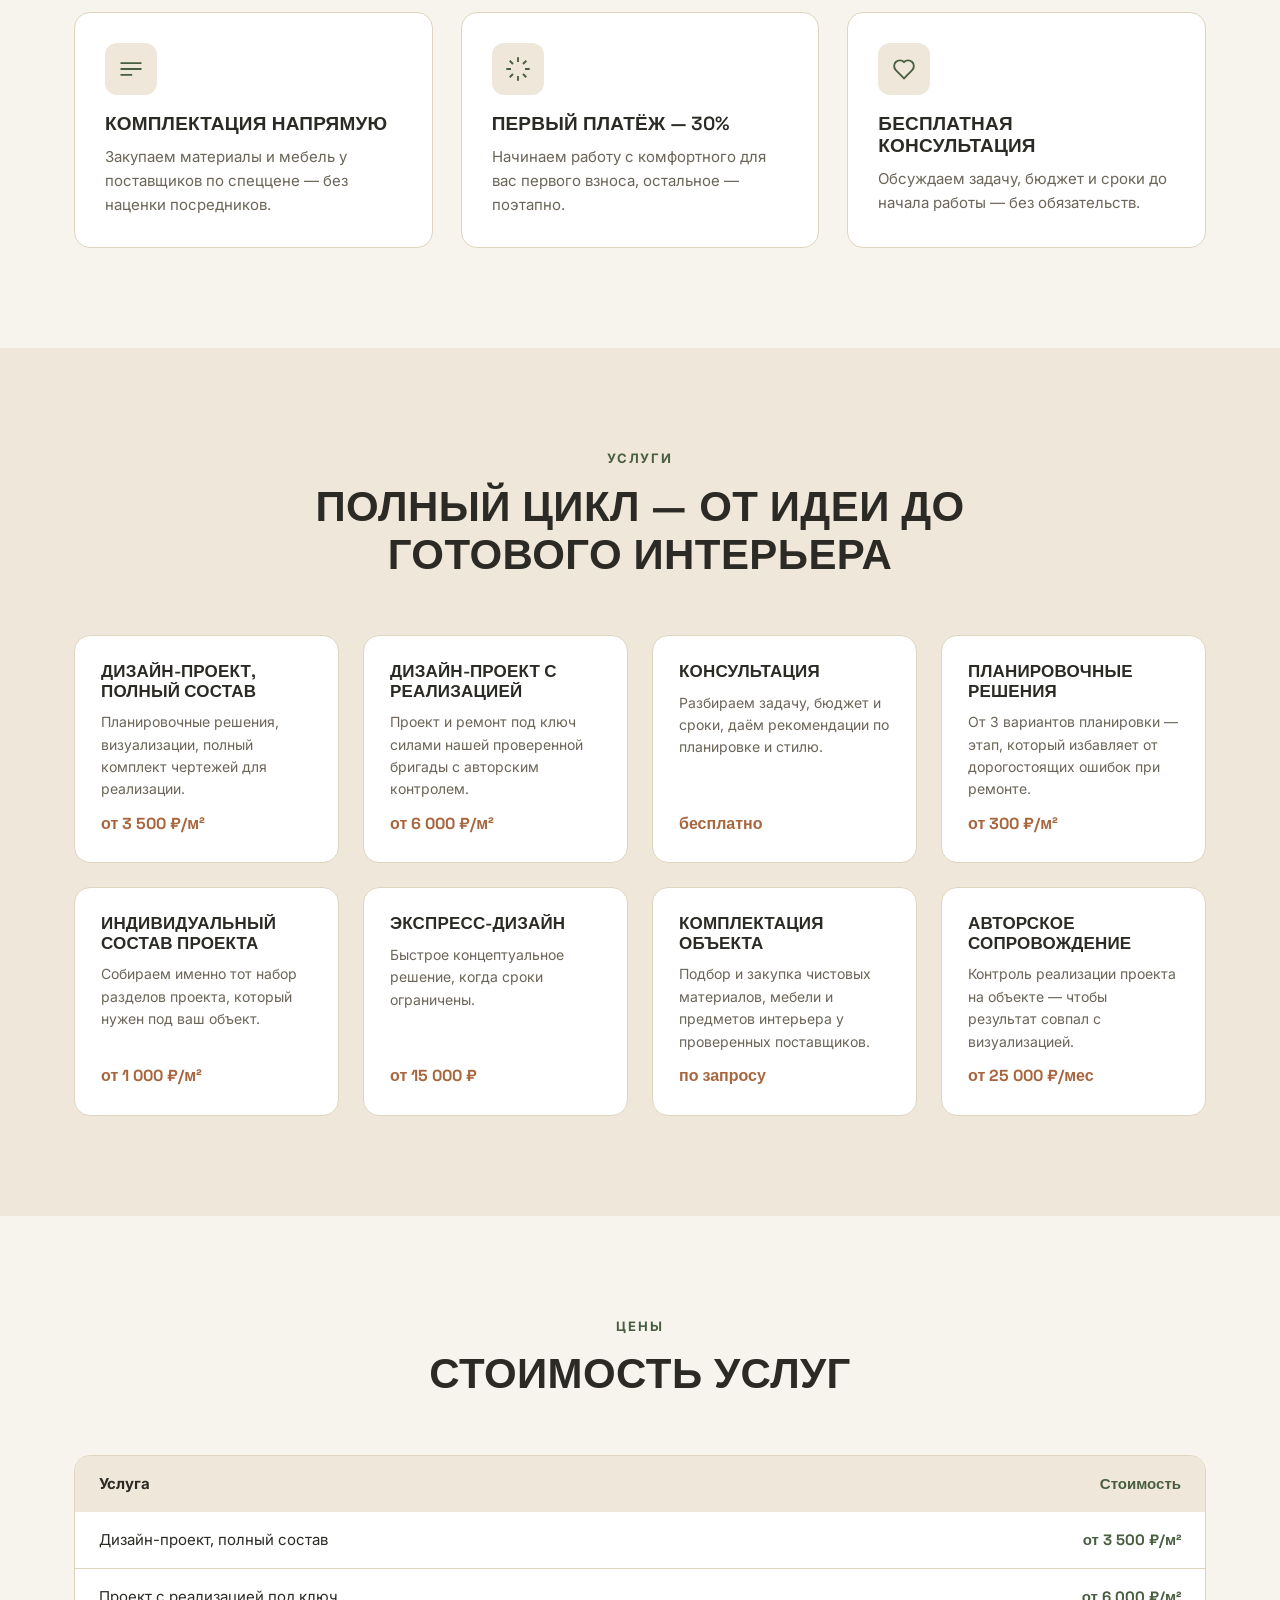
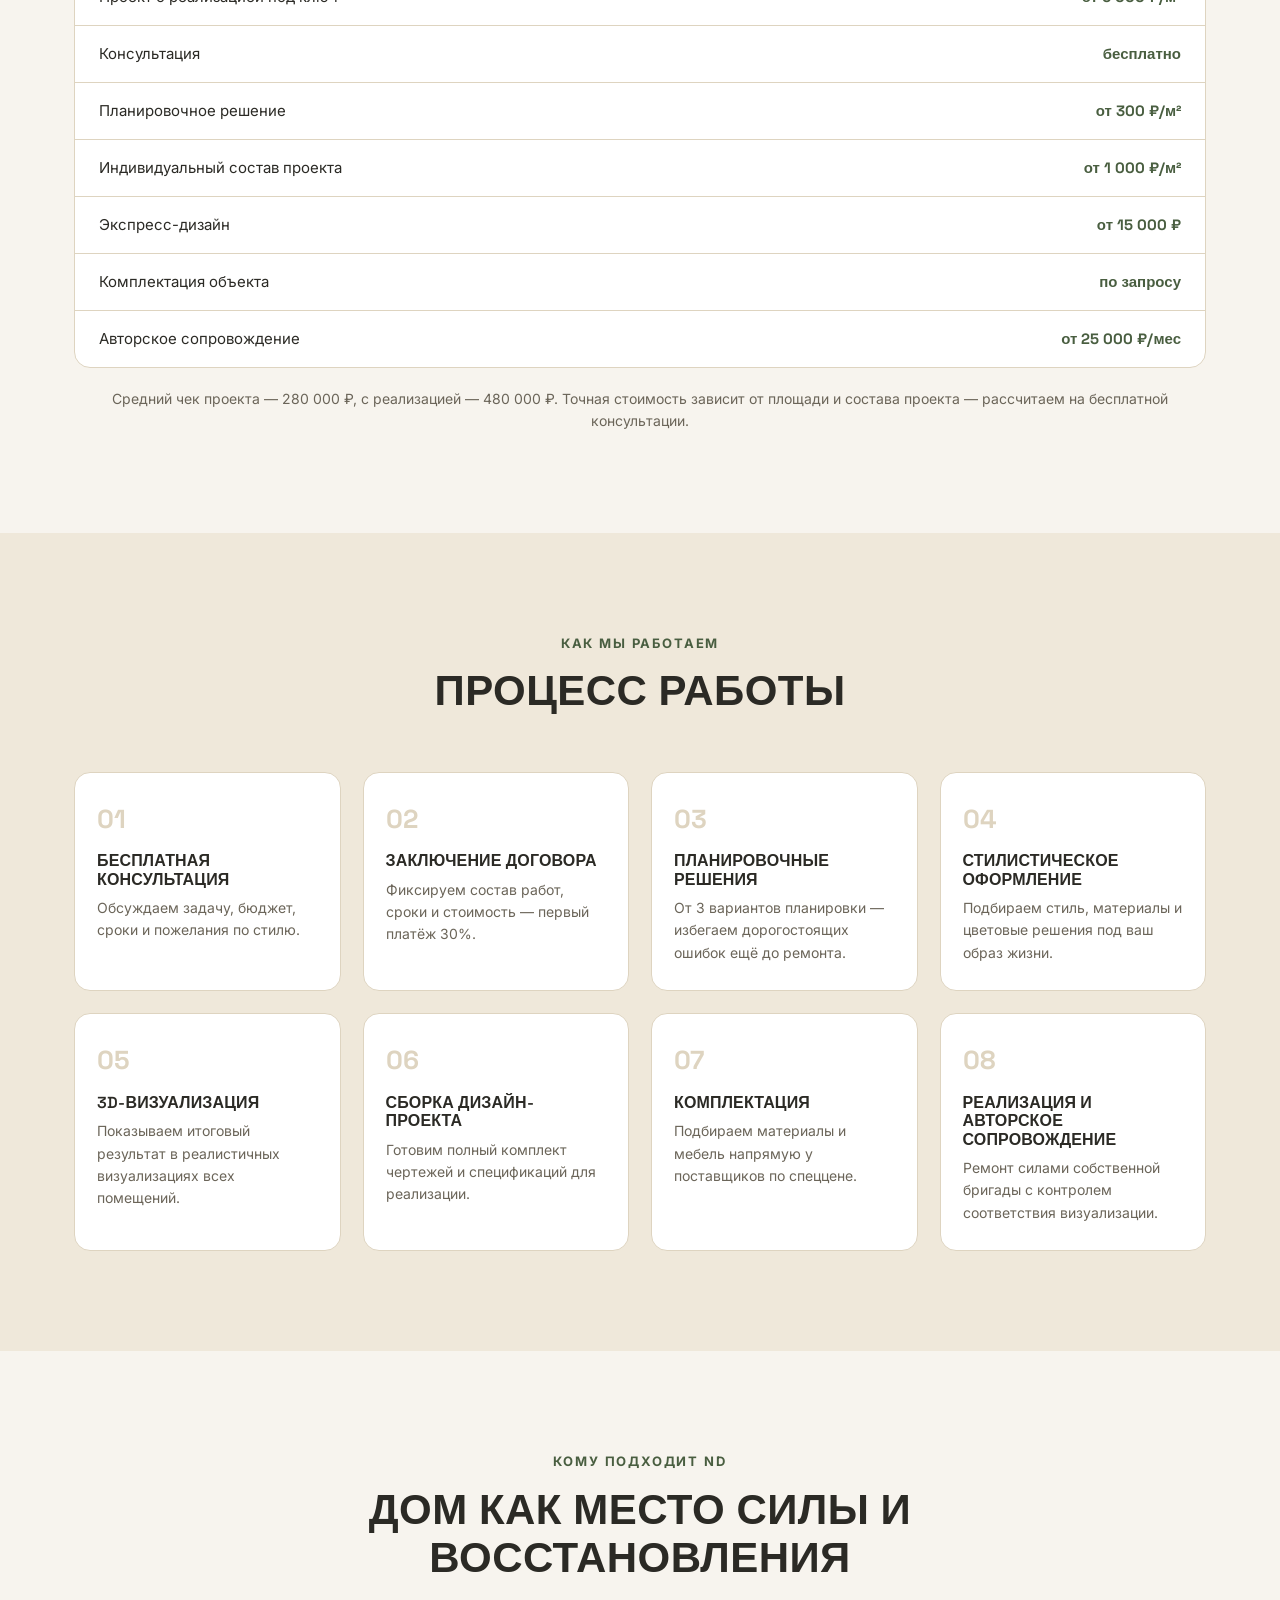
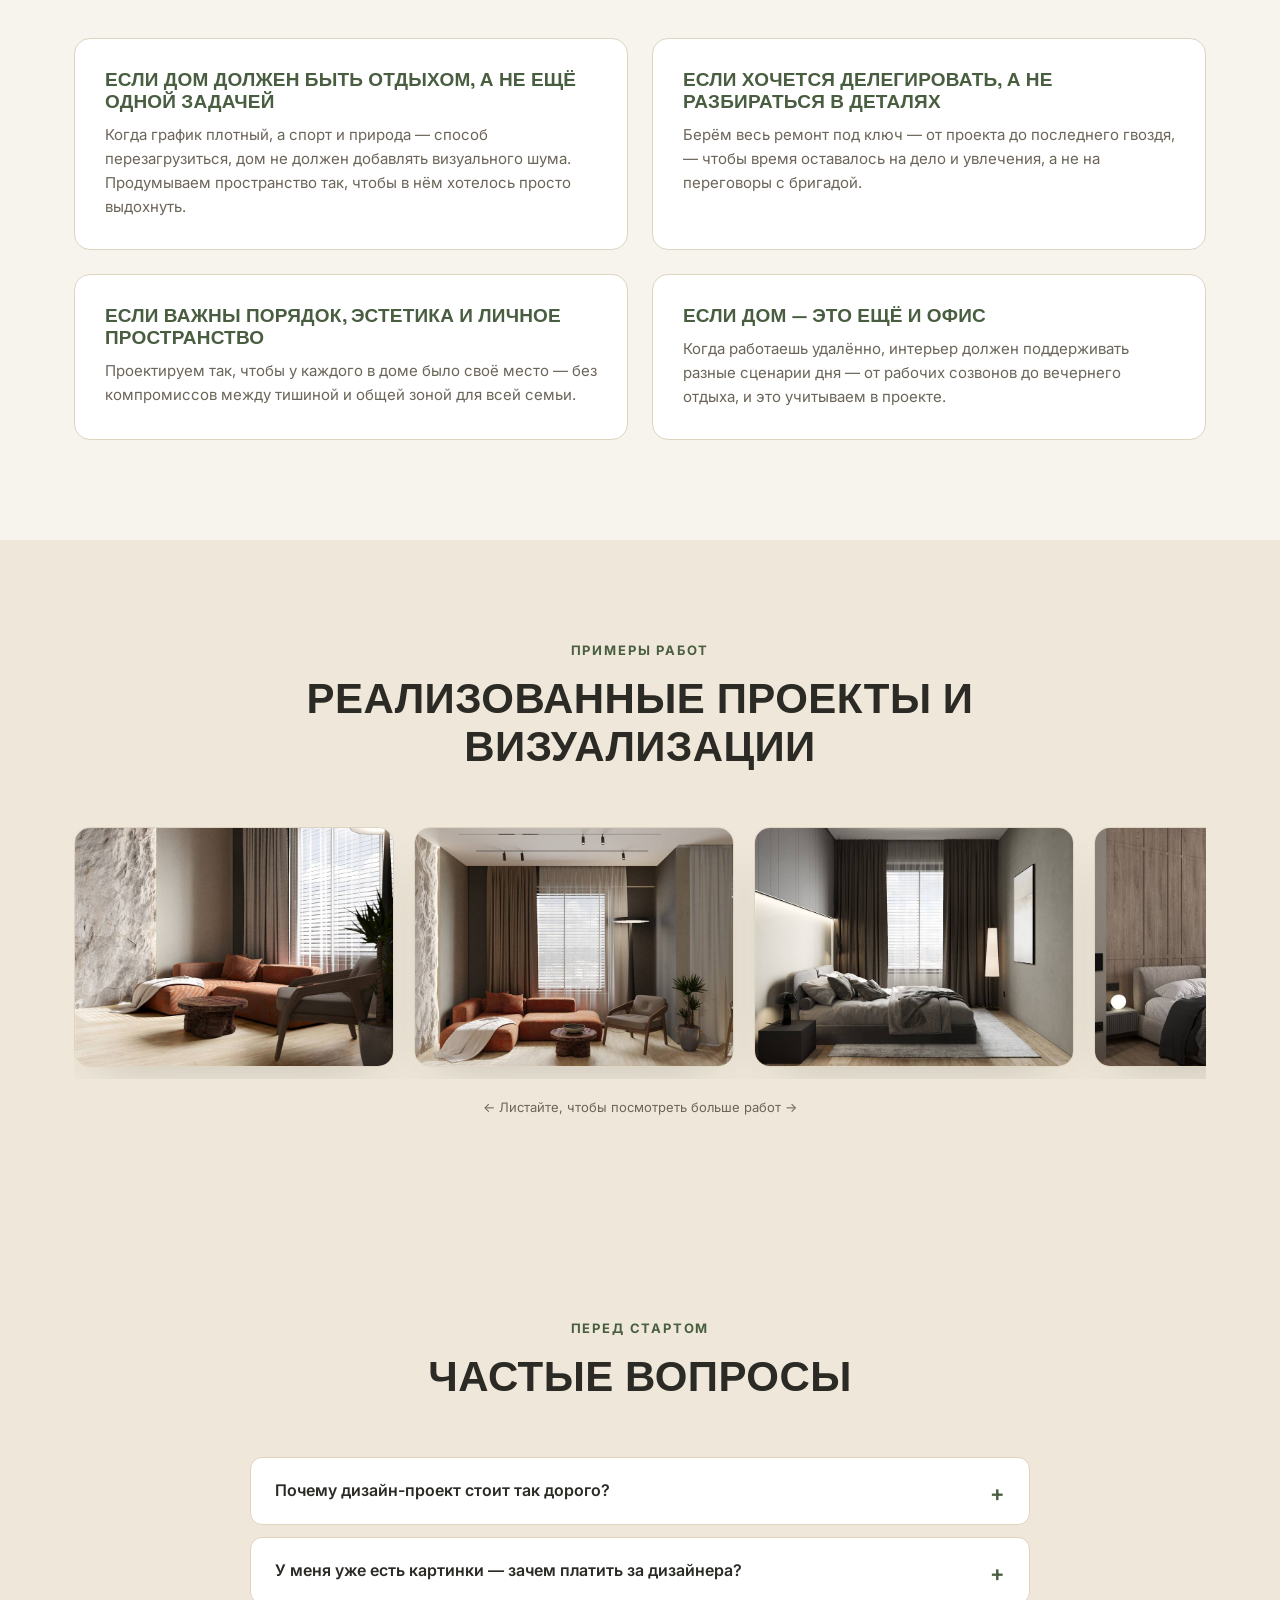
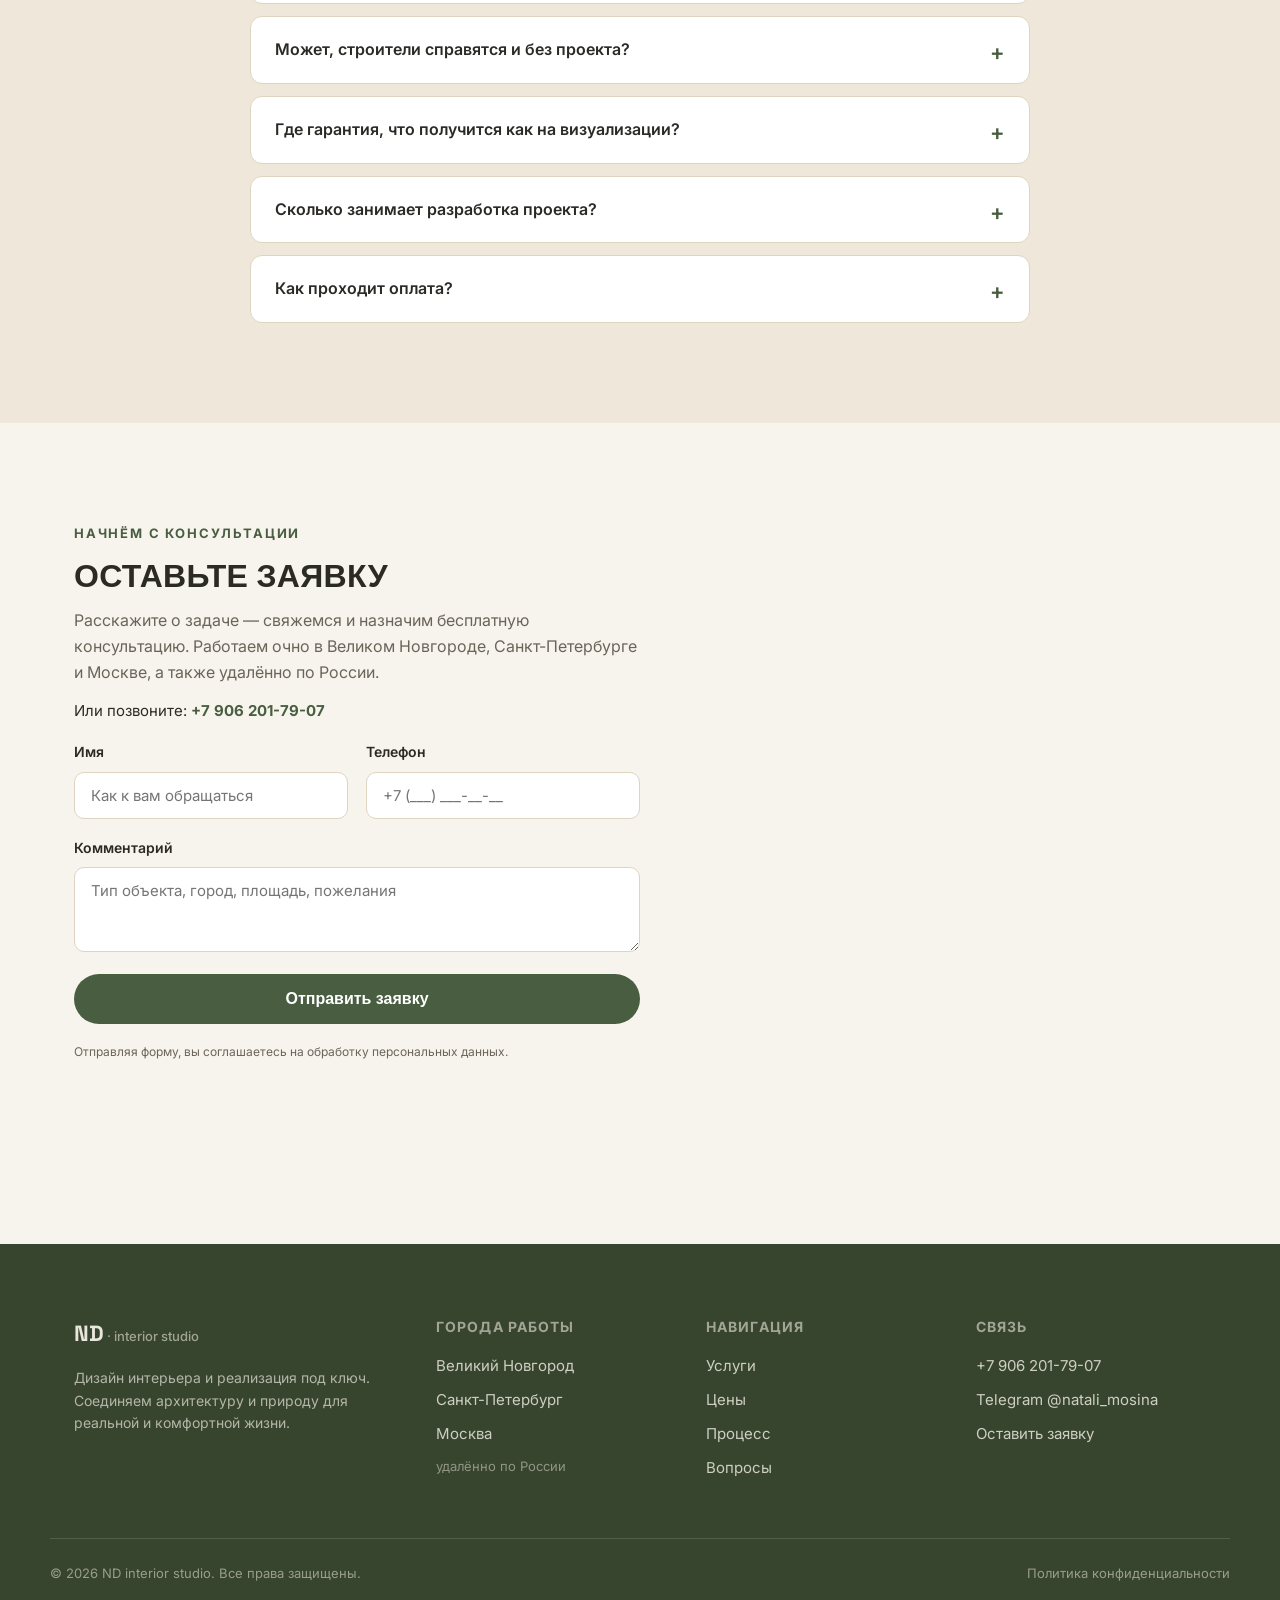
==== commit bb21e463: "Внесены правки клиента: телефон, цены, шрифт, hero-подложка, раздел работ, FAQ, процесс, убрана карт" ====
--- a/index.html
+++ b/index.html
@@ -7,7 +7,7 @@
 <meta name="description" content="Дизайн-проекты и реализация под ключ: квартиры, дома, коммерческие пространства. Архитектурный подход без лишнего декораторства. 13+ лет, 150+ проектов.">
 <link rel="preconnect" href="https://fonts.googleapis.com">
 <link rel="preconnect" href="https://fonts.gstatic.com" crossorigin>
-<link href="https://fonts.googleapis.com/css2?family=Fraunces:opsz,wght@9..144,400;9..144,500;9..144,600;9..144,700&family=Inter:wght@400;500;600;700;800&display=swap" rel="stylesheet">
+<link href="https://fonts.googleapis.com/css2?family=Space+Grotesk:wght@500;600;700&family=Inter:wght@400;500;600;700;800&display=swap" rel="stylesheet">
 <link rel="stylesheet" href="styles.css">
 </head>
 <body>
@@ -20,10 +20,12 @@
       <a href="#prices">Цены</a>
       <a href="#process">Процесс</a>
       <a href="#fit">Кому подходит</a>
+      <a href="#portfolio">Работы</a>
       <a href="#faq">Вопросы</a>
       <a href="#contacts">Контакты</a>
     </nav>
     <div class="header__actions">
+      <a href="tel:+79062017907" class="header__phone">+7 906 201-79-07</a>
       <a href="https://t.me/natali_mosina" target="_blank" rel="noopener" class="btn btn--ghost header__tg">Telegram</a>
       <a href="#form" class="btn btn--primary">Записаться</a>
       <button class="burger" id="burger" aria-label="Меню"><span></span><span></span><span></span></button>
@@ -150,17 +152,17 @@
         <div class="srv reveal">
           <h3>Планировочные решения</h3>
           <p>От 3 вариантов планировки — этап, который избавляет от дорогостоящих ошибок при ремонте.</p>
-          <span class="srv__price">по запросу</span>
+          <span class="srv__price">от 300 ₽/м²</span>
         </div>
         <div class="srv reveal">
           <h3>Индивидуальный состав проекта</h3>
           <p>Собираем именно тот набор разделов проекта, который нужен под ваш объект.</p>
-          <span class="srv__price">по запросу</span>
+          <span class="srv__price">от 1 000 ₽/м²</span>
         </div>
         <div class="srv reveal">
           <h3>Экспресс-дизайн</h3>
           <p>Быстрое концептуальное решение, когда сроки ограничены.</p>
-          <span class="srv__price">по запросу</span>
+          <span class="srv__price">от 15 000 ₽</span>
         </div>
         <div class="srv reveal">
           <h3>Комплектация объекта</h3>
@@ -170,7 +172,7 @@
         <div class="srv reveal">
           <h3>Авторское сопровождение</h3>
           <p>Контроль реализации проекта на объекте — чтобы результат совпал с визуализацией.</p>
-          <span class="srv__price">по запросу</span>
+          <span class="srv__price">от 25 000 ₽/мес</span>
         </div>
       </div>
     </div>
@@ -190,11 +192,11 @@
             <tr><td>Дизайн-проект, полный состав</td><td>от 3 500 ₽/м²</td></tr>
             <tr><td>Проект с реализацией под ключ</td><td>от 6 000 ₽/м²</td></tr>
             <tr><td>Консультация</td><td>бесплатно</td></tr>
-            <tr><td>Планировочное решение</td><td>по запросу</td></tr>
-            <tr><td>Индивидуальный состав проекта</td><td>по запросу</td></tr>
-            <tr><td>Экспресс-дизайн</td><td>по запросу</td></tr>
+            <tr><td>Планировочное решение</td><td>от 300 ₽/м²</td></tr>
+            <tr><td>Индивидуальный состав проекта</td><td>от 1 000 ₽/м²</td></tr>
+            <tr><td>Экспресс-дизайн</td><td>от 15 000 ₽</td></tr>
             <tr><td>Комплектация объекта</td><td>по запросу</td></tr>
-            <tr><td>Авторское сопровождение</td><td>по запросу</td></tr>
+            <tr><td>Авторское сопровождение</td><td>от 25 000 ₽/мес</td></tr>
           </tbody>
         </table>
       </div>
@@ -215,23 +217,38 @@
         </div>
         <div class="step reveal">
           <span class="step__num">02</span>
+          <h3>Заключение договора</h3>
+          <p>Фиксируем состав работ, сроки и стоимость — первый платёж 30%.</p>
+        </div>
+        <div class="step reveal">
+          <span class="step__num">03</span>
           <h3>Планировочные решения</h3>
           <p>От 3 вариантов планировки — избегаем дорогостоящих ошибок ещё до ремонта.</p>
         </div>
         <div class="step reveal">
-          <span class="step__num">03</span>
-          <h3>Дизайн-проект</h3>
-          <p>3D-визуализации всех помещений и полный комплект чертежей для реализации.</p>
-        </div>
-        <div class="step reveal">
           <span class="step__num">04</span>
+          <h3>Стилистическое оформление</h3>
+          <p>Подбираем стиль, материалы и цветовые решения под ваш образ жизни.</p>
+        </div>
+        <div class="step reveal">
+          <span class="step__num">05</span>
+          <h3>3D-визуализация</h3>
+          <p>Показываем итоговый результат в реалистичных визуализациях всех помещений.</p>
+        </div>
+        <div class="step reveal">
+          <span class="step__num">06</span>
+          <h3>Сборка дизайн-проекта</h3>
+          <p>Готовим полный комплект чертежей и спецификаций для реализации.</p>
+        </div>
+        <div class="step reveal">
+          <span class="step__num">07</span>
           <h3>Комплектация</h3>
           <p>Подбираем материалы и мебель напрямую у поставщиков по спеццене.</p>
         </div>
         <div class="step reveal">
-          <span class="step__num">05</span>
-          <h3>Реализация</h3>
-          <p>Ремонт силами собственной бригады с авторским сопровождением до финального результата.</p>
+          <span class="step__num">08</span>
+          <h3>Реализация и авторское сопровождение</h3>
+          <p>Ремонт силами собственной бригады с контролем соответствия визуализации.</p>
         </div>
       </div>
     </div>
@@ -244,54 +261,74 @@
       <h2 class="section__title section__title--center">Дом как место силы и восстановления</h2>
       <div class="fit-grid">
         <div class="fit reveal">
-          <h3>Семейным людям с активным ритмом</h3>
-          <p>Руководителям и предпринимателям, которые ценят спорт, природу и активный отдых. Дом — место, где можно отдохнуть без визуального шума.</p>
+          <h3>Если дом должен быть отдыхом, а не ещё одной задачей</h3>
+          <p>Когда график плотный, а спорт и природа — способ перезагрузиться, дом не должен добавлять визуального шума. Продумываем пространство так, чтобы в нём хотелось просто выдохнуть.</p>
         </div>
         <div class="fit reveal">
-          <h3>Тем, кто доверяет профессионалам</h3>
-          <p>Не хотят вникать в детали ремонта и предпочитают получить комплекс услуг под ключ, чтобы время оставалось на своё дело и увлечения.</p>
+          <h3>Если хочется делегировать, а не разбираться в деталях</h3>
+          <p>Берём весь ремонт под ключ — от проекта до последнего гвоздя, — чтобы время оставалось на дело и увлечения, а не на переговоры с бригадой.</p>
         </div>
         <div class="fit reveal">
-          <h3>Тем, для кого дом — место силы</h3>
-          <p>Ценят эстетику, порядок и «тишину» в окружении. Хотят, чтобы у каждого в семье было своё пространство.</p>
+          <h3>Если важны порядок, эстетика и личное пространство</h3>
+          <p>Проектируем так, чтобы у каждого в доме было своё место — без компромиссов между тишиной и общей зоной для всей семьи.</p>
         </div>
         <div class="fit reveal">
-          <h3>Парам с удалённой работой</h3>
-          <p>Дом одновременно офис и место отдыха. Важен интерьер под сценарий жизни каждого — чтобы всем было комфортно.</p>
-        </div>
-      </div>
+          <h3>Если дом — это ещё и офис</h3>
+          <p>Когда работаешь удалённо, интерьер должен поддерживать разные сценарии дня — от рабочих созвонов до вечернего отдыха, и это учитываем в проекте.</p>
+        </div>
+      </div>
+    </div>
+  </section>
+
+  <!-- 7.5 ПРИМЕРЫ РАБОТ -->
+  <section class="section section--alt" id="portfolio">
+    <div class="container">
+      <p class="eyebrow eyebrow--center">Примеры работ</p>
+      <h2 class="section__title section__title--center">Реализованные проекты и визуализации</h2>
+      <div class="portfolio-track">
+        <div class="portfolio-slide"><img src="img/portfolio-1.jpg" alt="Проект интерьера ND — визуализация 1" loading="lazy"></div>
+        <div class="portfolio-slide"><img src="img/portfolio-2.jpg" alt="Проект интерьера ND — визуализация 2" loading="lazy"></div>
+        <div class="portfolio-slide"><img src="img/portfolio-3.jpg" alt="Проект интерьера ND — визуализация 3" loading="lazy"></div>
+        <div class="portfolio-slide"><img src="img/portfolio-4.jpg" alt="Проект интерьера ND — визуализация 4" loading="lazy"></div>
+        <div class="portfolio-slide"><img src="img/portfolio-5.jpg" alt="Проект интерьера ND — визуализация 5" loading="lazy"></div>
+        <div class="portfolio-slide"><img src="img/portfolio-6.jpg" alt="Проект интерьера ND — визуализация 6" loading="lazy"></div>
+        <div class="portfolio-slide"><img src="img/portfolio-7.jpg" alt="Проект интерьера ND — визуализация 7" loading="lazy"></div>
+        <div class="portfolio-slide"><img src="img/portfolio-8.jpg" alt="Проект интерьера ND — визуализация 8" loading="lazy"></div>
+        <div class="portfolio-slide"><img src="img/portfolio-9.jpg" alt="Проект интерьера ND — визуализация 9" loading="lazy"></div>
+      </div>
+      <p class="portfolio-hint">← Листайте, чтобы посмотреть больше работ →</p>
     </div>
   </section>
 
   <!-- 8. FAQ -->
   <section class="section section--alt" id="faq">
     <div class="container">
-      <p class="eyebrow eyebrow--center">Вопросы</p>
+      <p class="eyebrow eyebrow--center">Перед стартом</p>
       <h2 class="section__title section__title--center">Частые вопросы</h2>
       <div class="faq">
         <details class="faq__item reveal">
           <summary>Почему дизайн-проект стоит так дорого?</summary>
-          <p>Проект — это не картинки, а инструкция для ремонта: планировка, чертежи, спецификации материалов. Он снимает риск дорогостоящих переделок и экономит до 30% бюджета в итоге.</p>
+          <p>Проект — это не картинки, а полноценная инструкция для ремонта: планировка, чертежи по каждому помещению, спецификации материалов, схемы электрики и сантехники. Каждая переделка на этапе стройки стоит в разы дороже, чем правильное решение на этапе проекта. По нашему опыту грамотный проект экономит до 30% бюджета в итоге — за счёт того, что все решения приняты заранее, а не переделываются по ходу ремонта.</p>
         </details>
         <details class="faq__item reveal">
           <summary>У меня уже есть картинки — зачем платить за дизайнера?</summary>
-          <p>Картинки не учитывают ваши инженерные сети, конструктив и эргономику пространства. Мы собираем разрозненные идеи в цельный работающий проект.</p>
+          <p>Картинки из соцсетей и каталогов красиво выглядят, но не учитывают инженерные сети, несущие конструкции, эргономику и реальные размеры вашего пространства. Мы собираем разрозненные идеи и референсы в цельный работающий проект, который можно физически реализовать в вашей квартире или доме — с расчётом освещения, расстановки мебели и функциональных зон.</p>
         </details>
         <details class="faq__item reveal">
           <summary>Может, строители справятся и без проекта?</summary>
-          <p>Без проекта решения принимаются на месте — это самая частая причина переделок и перерасхода бюджета. Проект фиксирует всё заранее.</p>
+          <p>Без проекта бригада принимает решения на месте, по ходу работ — а это самая частая причина переделок, простоев и перерасхода бюджета. Проект фиксирует все решения заранее: где розетка, какой радиус у двери шкафа, куда идёт вентиляция. Строители работают по готовому плану, а не додумывают на объекте.</p>
         </details>
         <details class="faq__item reveal">
           <summary>Где гарантия, что получится как на визуализации?</summary>
-          <p>Мы работаем со своей проверенной бригадой и ведём авторское сопровождение — контролируем соответствие визуализации на каждом этапе.</p>
+          <p>Мы работаем со своей проверенной строительной бригадой, которая выполняет проекты именно нашей студии, и ведём авторское сопровождение — регулярно выезжаем на объект и контролируем соответствие визуализации на каждом этапе, от чернового ремонта до финальной комплектации.</p>
         </details>
         <details class="faq__item reveal">
           <summary>Сколько занимает разработка проекта?</summary>
-          <p>В среднем 5 месяцев на проектную часть. Общий цикл с реализацией — 6–18 месяцев в зависимости от объёма.</p>
+          <p>В среднем 5 месяцев на проектную часть — от замера объекта до готового комплекта чертежей и визуализаций. Общий цикл вместе с реализацией занимает 6–18 месяцев в зависимости от площади и сложности объекта. Точные сроки под ваш проект обсуждаем на бесплатной консультации.</p>
         </details>
         <details class="faq__item reveal">
           <summary>Как проходит оплата?</summary>
-          <p>Первый платёж — 30% от стоимости, остальное поэтапно по мере выполнения работ.</p>
+          <p>Первый платёж — 30% от стоимости, вносится после заключения договора и запускает работу над проектом. Остальная сумма оплачивается поэтапно, по мере выполнения работ — вы всегда видите, за что платите на каждом шаге.</p>
         </details>
       </div>
     </div>
@@ -304,6 +341,7 @@
         <p class="eyebrow">Начнём с консультации</p>
         <h2>Оставьте заявку</h2>
         <p class="form-lead">Расскажите о задаче — свяжемся и назначим бесплатную консультацию. Работаем очно в Великом Новгороде, Санкт-Петербурге и Москве, а также удалённо по России.</p>
+        <p class="form-phone">Или позвоните: <a href="tel:+79062017907">+7 906 201-79-07</a></p>
         <form id="leadForm" class="form">
           <input type="text" name="_gotcha" style="display:none" tabindex="-1" autocomplete="off">
           <div class="form__row">
@@ -321,8 +359,8 @@
           <p class="form__privacy">Отправляя форму, вы соглашаетесь на обработку персональных данных.</p>
         </form>
       </div>
-      <div class="map-col reveal">
-        <iframe class="map" src="https://yandex.ru/map-widget/v1/?ll=31.274722%2C58.521944&z=12" width="100%" height="100%" frameborder="0" loading="lazy" title="Карта — Великий Новгород"></iframe>
+      <div class="form-photo-col reveal">
+        <img src="img/hero-bg.jpg" alt="Проект интерьера ND" loading="lazy">
       </div>
     </div>
   </section>
@@ -352,6 +390,7 @@
     </div>
     <div class="footer__col">
       <h4>Связь</h4>
+      <a href="tel:+79062017907">+7 906 201-79-07</a>
       <a href="https://t.me/natali_mosina" target="_blank" rel="noopener">Telegram @natali_mosina</a>
       <a href="#form">Оставить заявку</a>
     </div>
--- a/styles.css
+++ b/styles.css
@@ -10,7 +10,7 @@
   --clay: #a8663f;
   --radius: 16px;
   --shadow: 0 20px 50px -25px rgba(43, 42, 37, 0.25);
-  --font-head: 'Fraunces', serif;
+  --font-head: 'Space Grotesk', sans-serif;
   --font-body: 'Inter', sans-serif;
 }
 
@@ -39,6 +39,8 @@
   color: var(--ink);
   font-weight: 600;
   line-height: 1.15;
+  text-transform: uppercase;
+  letter-spacing: 0.01em;
 }
 
 a { color: inherit; text-decoration: none; }
@@ -57,7 +59,7 @@
 .section--alt { background: var(--cream-2); }
 
 .section__title {
-  font-size: 36px;
+  font-size: 42px;
   max-width: 720px;
   margin-bottom: 56px;
 }
@@ -117,6 +119,8 @@
 .nav a { white-space: nowrap; font-size: 15px; font-weight: 500; color: var(--ink); transition: color 0.15s; }
 .nav a:hover { color: var(--forest); }
 .header__actions { display: flex; align-items: center; gap: 12px; flex-shrink: 0; }
+.header__phone { font-size: 15px; font-weight: 700; color: var(--forest); white-space: nowrap; }
+.header__phone:hover { color: var(--forest-dark); }
 .burger { display: none; flex-direction: column; justify-content: center; gap: 5px; width: 36px; height: 36px; background: none; border: none; cursor: pointer; }
 .burger span { display: block; width: 22px; height: 2px; background: var(--ink); transition: 0.2s; }
 .burger.is-open span:nth-child(1) { transform: translateY(7px) rotate(45deg); }
@@ -124,9 +128,13 @@
 .burger.is-open span:nth-child(3) { transform: translateY(-7px) rotate(-45deg); }
 
 /* Hero */
-.hero { padding: 72px 0 100px; }
-.hero__inner { display: grid; grid-template-columns: 1.1fr 0.9fr; gap: 60px; align-items: center; }
-.hero__text h1 { font-size: 48px; margin-bottom: 22px; }
+.hero {
+  padding: 72px 0 100px;
+  position: relative;
+  background: linear-gradient(180deg, rgba(247,244,238,0.94) 0%, rgba(247,244,238,0.97) 55%, var(--cream) 100%), url('img/hero-bg.jpg') center 30% / cover no-repeat;
+}
+.hero__inner { display: grid; grid-template-columns: 1.1fr 0.9fr; gap: 60px; align-items: center; position: relative; z-index: 1; }
+.hero__text h1 { font-size: 52px; margin-bottom: 22px; }
 .hero__lead { font-size: 18px; color: var(--ink-soft); margin-bottom: 32px; max-width: 520px; }
 .hero__cta { display: flex; gap: 14px; flex-wrap: wrap; margin-bottom: 48px; }
 .hero__stats { display: grid; grid-template-columns: repeat(4, auto); gap: 28px; }
@@ -174,7 +182,7 @@
 .price-note { margin-top: 20px; color: var(--ink-soft); font-size: 14px; text-align: center; }
 
 /* Steps */
-.steps { display: grid; grid-template-columns: repeat(5, 1fr); gap: 22px; }
+.steps { display: grid; grid-template-columns: repeat(4, 1fr); gap: 22px; }
 .step { background: var(--white); border: 1px solid var(--stone); border-radius: var(--radius); padding: 26px 22px; }
 .step__num { font-family: var(--font-head); font-size: 26px; font-weight: 700; color: var(--stone); }
 .step h3 { font-size: 16px; margin: 12px 0 8px; }
@@ -185,6 +193,30 @@
 .fit { background: var(--white); border: 1px solid var(--stone); border-radius: var(--radius); padding: 30px; }
 .fit h3 { font-size: 19px; margin-bottom: 10px; color: var(--forest); }
 .fit p { color: var(--ink-soft); font-size: 15px; }
+
+/* Portfolio carousel */
+.portfolio-track {
+  display: flex;
+  gap: 20px;
+  overflow-x: auto;
+  scroll-snap-type: x mandatory;
+  padding-bottom: 12px;
+  scrollbar-width: thin;
+  scrollbar-color: var(--stone) transparent;
+}
+.portfolio-track::-webkit-scrollbar { height: 8px; }
+.portfolio-track::-webkit-scrollbar-thumb { background: var(--stone); border-radius: 8px; }
+.portfolio-slide {
+  flex: 0 0 320px;
+  scroll-snap-align: start;
+  border-radius: var(--radius);
+  overflow: hidden;
+  border: 1px solid var(--stone);
+  box-shadow: var(--shadow);
+  aspect-ratio: 4/3;
+}
+.portfolio-slide img { width: 100%; height: 100%; object-fit: cover; }
+.portfolio-hint { text-align: center; color: var(--ink-soft); font-size: 13px; margin-top: 18px; }
 
 /* FAQ */
 .faq { max-width: 780px; margin: 0 auto; display: flex; flex-direction: column; gap: 12px; }
@@ -215,8 +247,10 @@
 .form input:focus, .form textarea:focus { outline: none; border-color: var(--forest); }
 .form__submit { margin-top: 4px; }
 .form__privacy { font-size: 12px; color: var(--ink-soft); }
-.map-col { border-radius: var(--radius); overflow: hidden; min-height: 360px; border: 1px solid var(--stone); }
-.map { width: 100%; height: 100%; border: 0; }
+.form-phone { margin: -14px 0 18px; font-size: 15px; }
+.form-phone a { color: var(--forest); font-weight: 700; }
+.form-photo-col { border-radius: var(--radius); overflow: hidden; min-height: 360px; border: 1px solid var(--stone); box-shadow: var(--shadow); }
+.form-photo-col img { width: 100%; height: 100%; object-fit: cover; }
 
 /* Footer */
 .footer { background: var(--forest-dark); color: #e9e6dc; padding: 72px 0 0; }
@@ -280,6 +314,7 @@
 }
 
 @media (max-width: 900px) {
+  .header__phone { display: none; }
   .hero__inner { grid-template-columns: 1fr; }
   .hero__text h1 { font-size: 36px; }
   .hero__stats { grid-template-columns: repeat(2, auto); row-gap: 22px; }
@@ -287,14 +322,14 @@
   .steps { grid-template-columns: repeat(2, 1fr); }
   .fit-grid { grid-template-columns: 1fr; }
   .form-section { grid-template-columns: 1fr; }
-  .map-col { min-height: 280px; }
+  .form-photo-col { min-height: 280px; }
   .footer__inner { grid-template-columns: 1fr 1fr; }
   .section { padding: 72px 0; }
   .section__title { font-size: 28px; }
 }
 
 @media (max-width: 560px) {
-  .header__tg { display: none; }
+  .header__tg, .header__phone { display: none; }
   .adv-grid, .srv-grid, .steps { grid-template-columns: 1fr; }
   .form__row { grid-template-columns: 1fr; }
   .hero__stats { grid-template-columns: repeat(2, auto); }
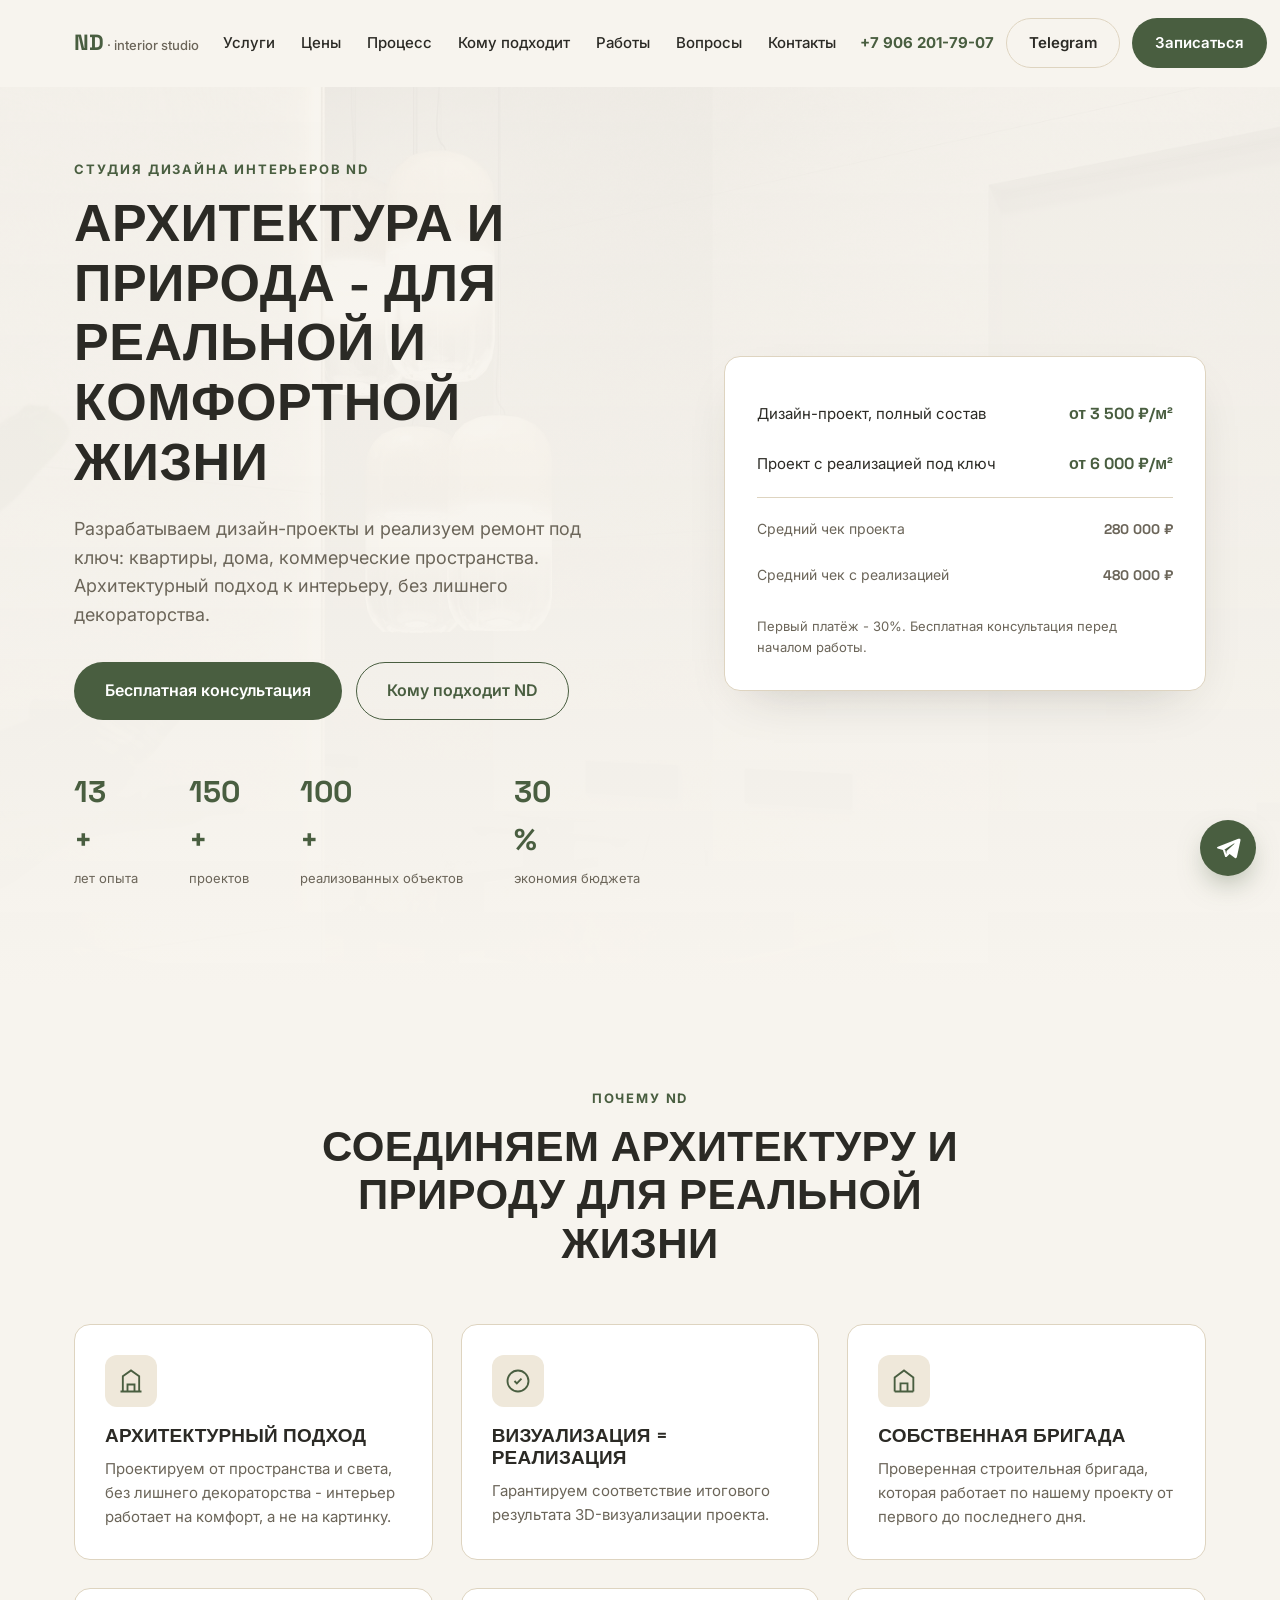
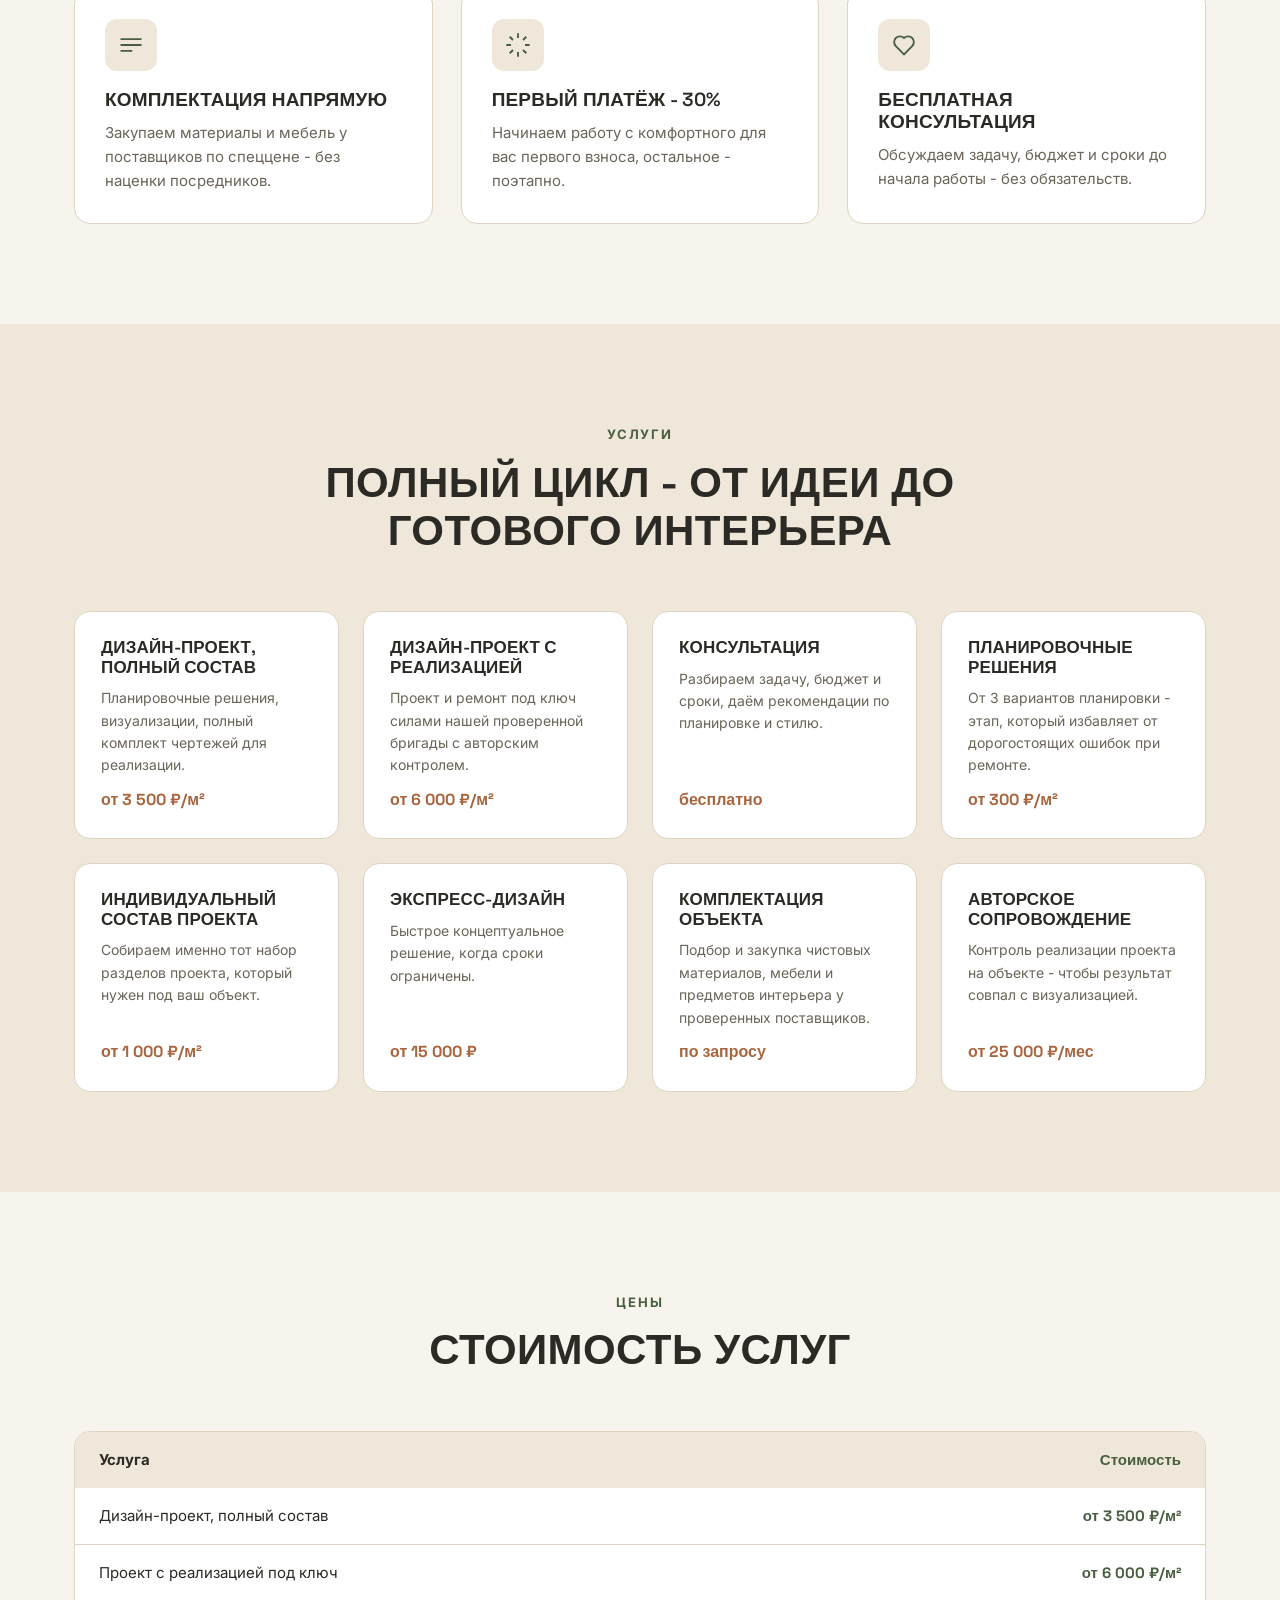
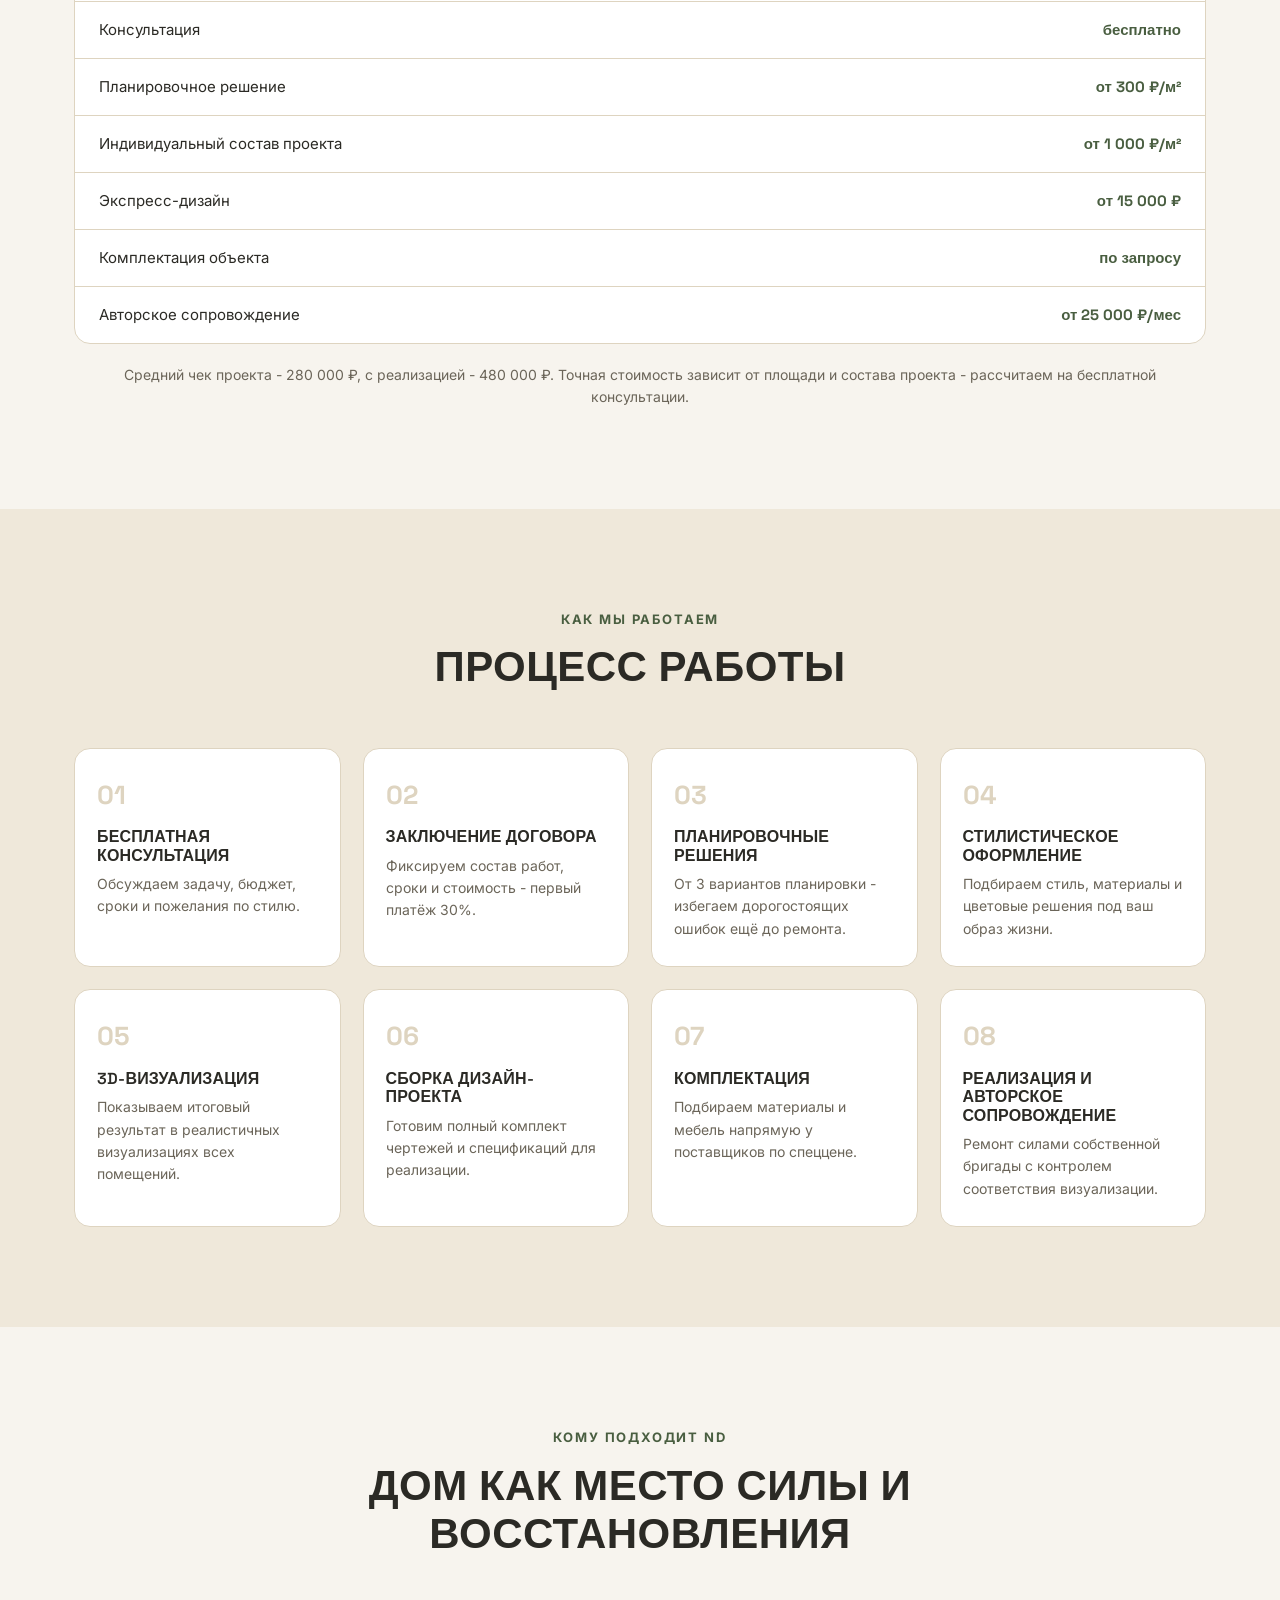
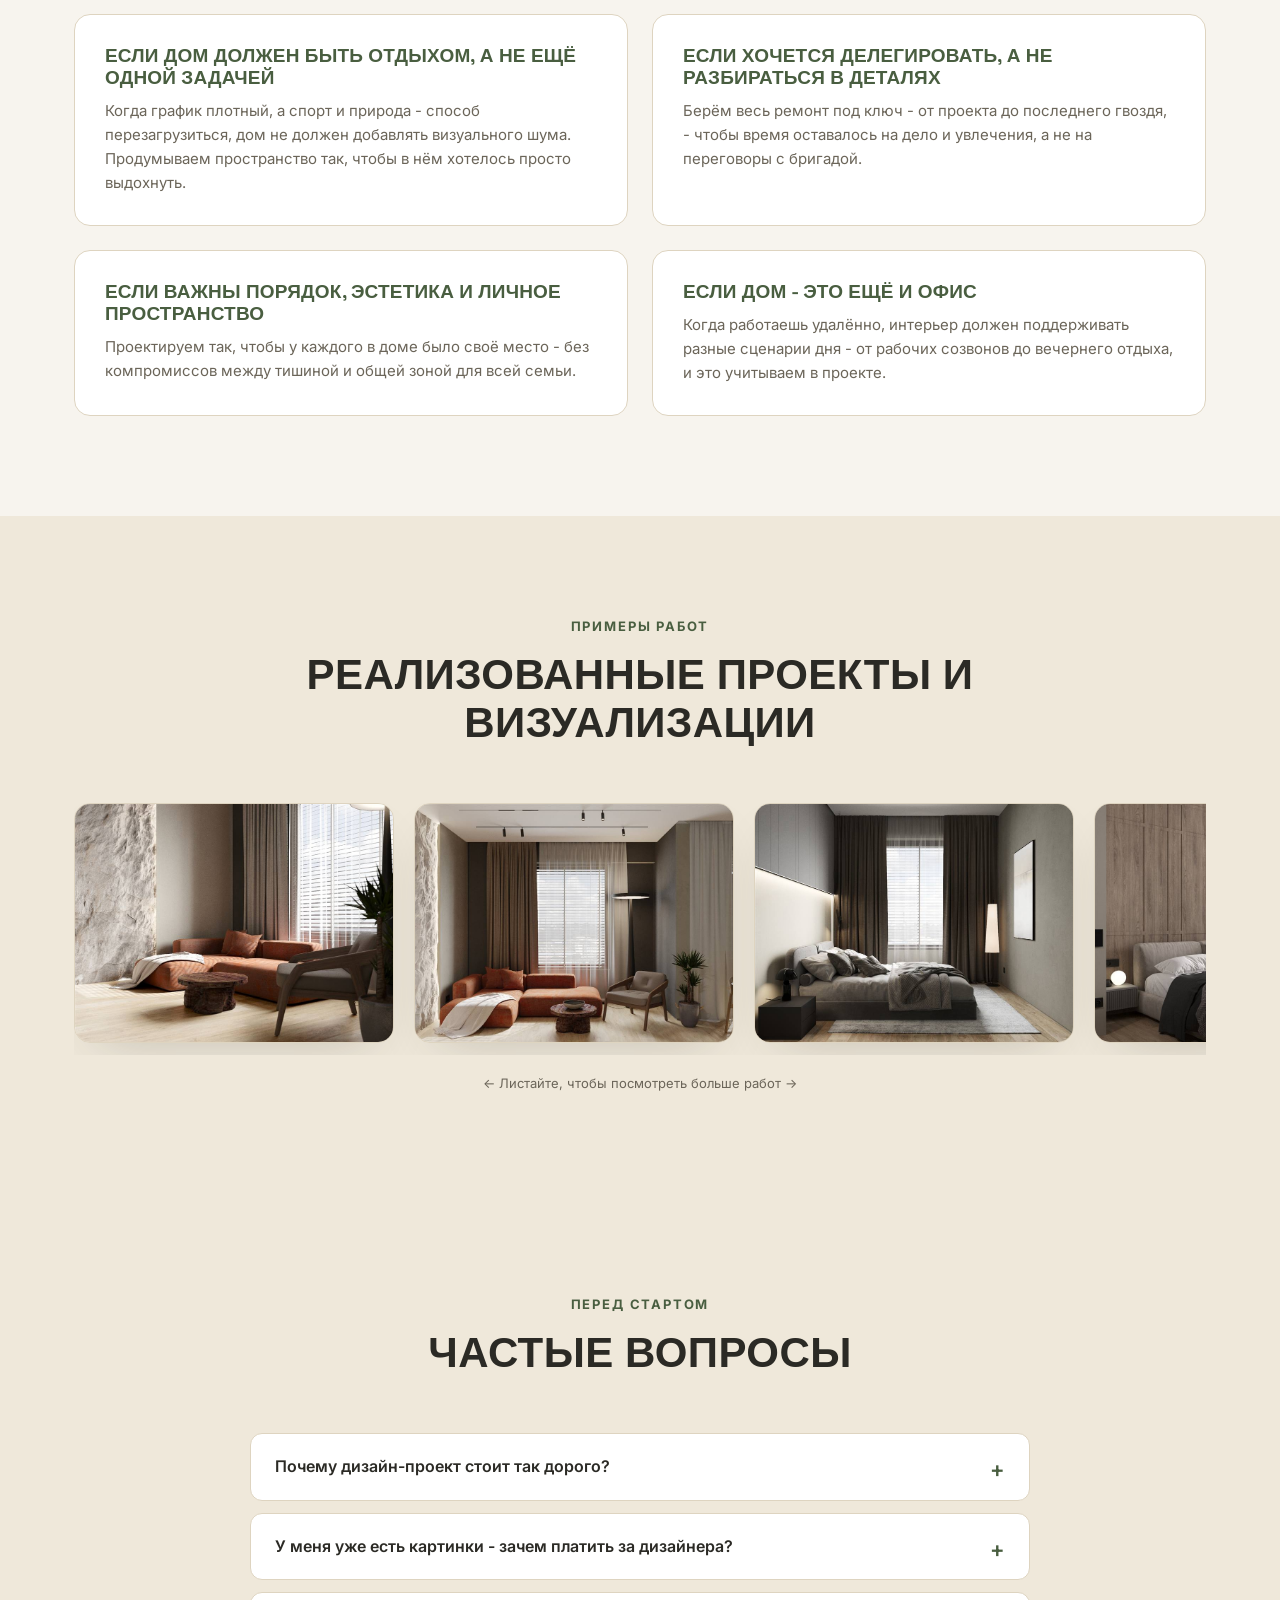
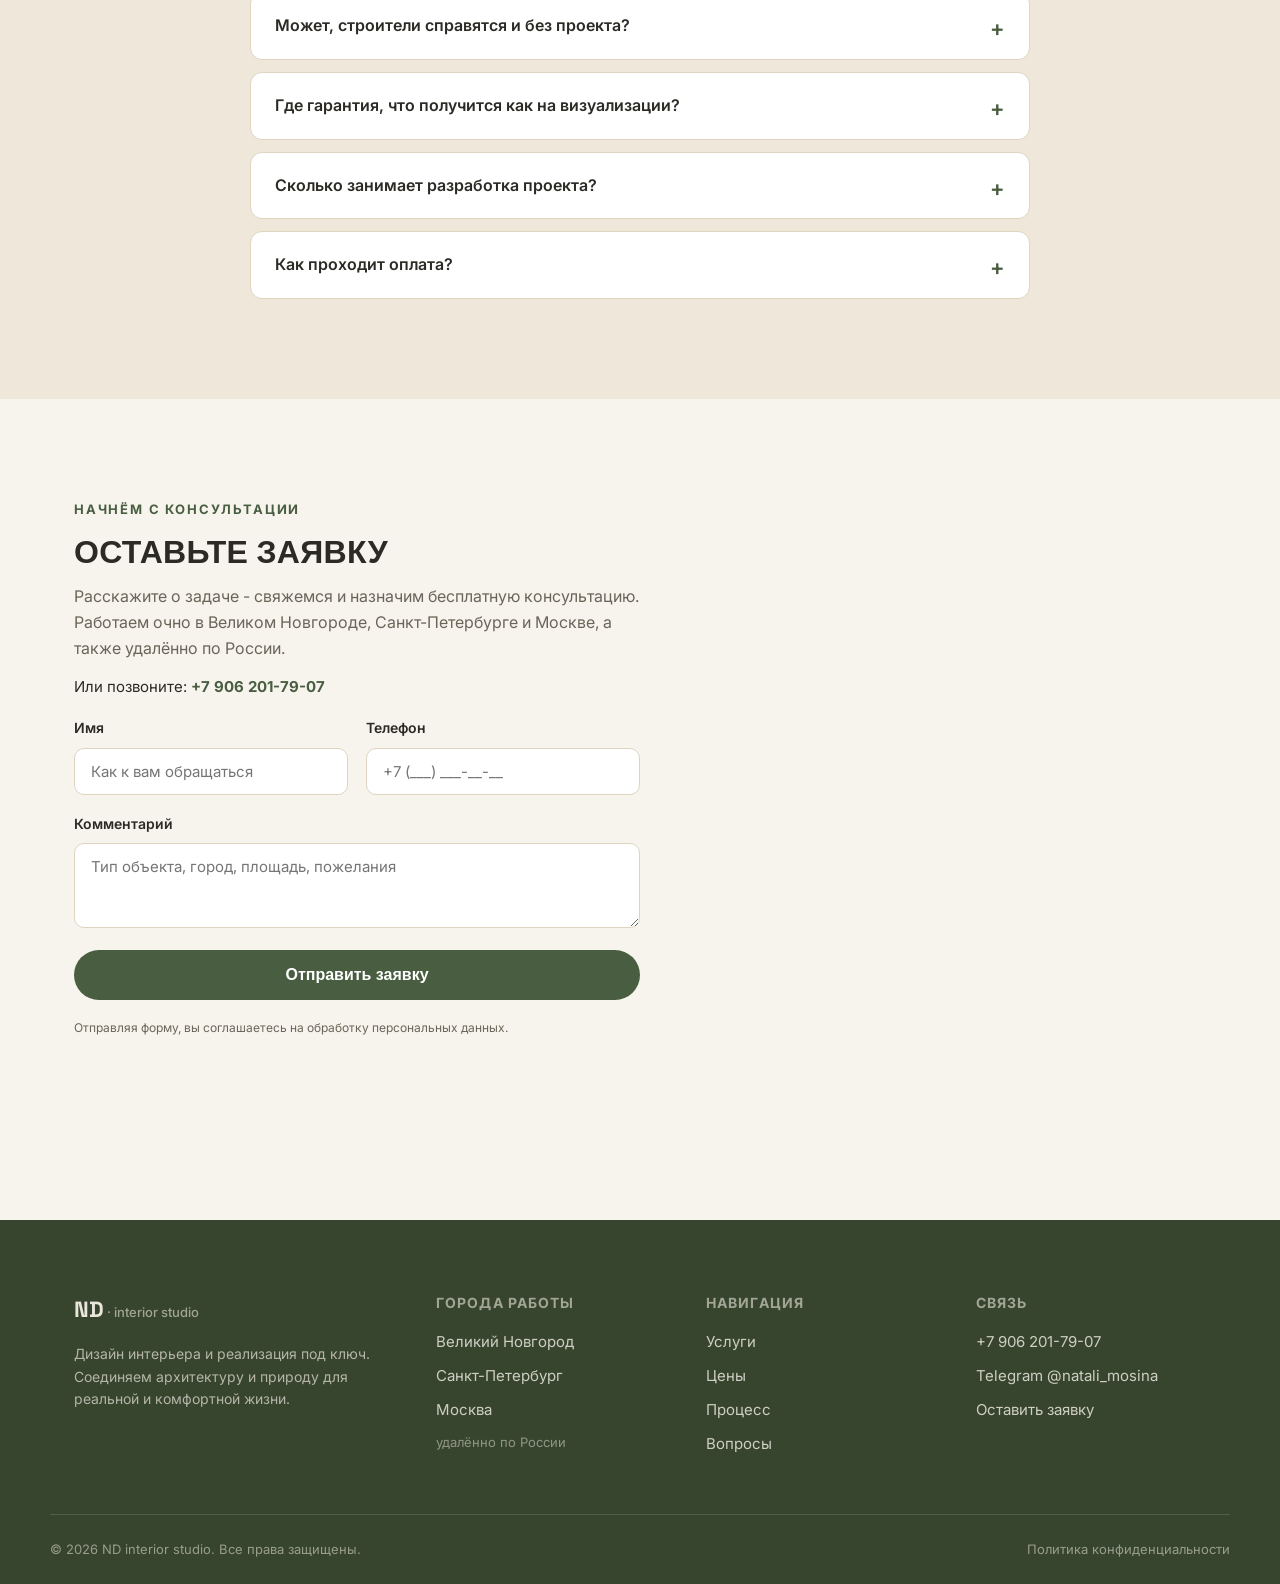
==== commit cc3eda4b: "Замена длинного тире в текстах" ====
--- a/index.html
+++ b/index.html
@@ -3,7 +3,7 @@
 <head>
 <meta charset="UTF-8">
 <meta name="viewport" content="width=device-width, initial-scale=1.0">
-<title>ND — студия дизайна интерьеров | Великий Новгород, СПб, Москва</title>
+<title>ND - студия дизайна интерьеров | Великий Новгород, СПб, Москва</title>
 <meta name="description" content="Дизайн-проекты и реализация под ключ: квартиры, дома, коммерческие пространства. Архитектурный подход без лишнего декораторства. 13+ лет, 150+ проектов.">
 <link rel="preconnect" href="https://fonts.googleapis.com">
 <link rel="preconnect" href="https://fonts.gstatic.com" crossorigin>
@@ -40,7 +40,7 @@
     <div class="container hero__inner">
       <div class="hero__text reveal">
         <p class="eyebrow">Студия дизайна интерьеров ND</p>
-        <h1>Архитектура и природа — для реальной и комфортной жизни</h1>
+        <h1>Архитектура и природа - для реальной и комфортной жизни</h1>
         <p class="hero__lead">Разрабатываем дизайн-проекты и реализуем ремонт под ключ: квартиры, дома, коммерческие пространства. Архитектурный подход к интерьеру, без лишнего декораторства.</p>
         <div class="hero__cta">
           <a href="#form" class="btn btn--primary btn--lg">Бесплатная консультация</a>
@@ -71,7 +71,7 @@
           <span class="hero__card-label">Средний чек с реализацией</span>
           <span class="hero__card-value">480 000 ₽</span>
         </div>
-        <p class="hero__card-note">Первый платёж — 30%. Бесплатная консультация перед началом работы.</p>
+        <p class="hero__card-note">Первый платёж - 30%. Бесплатная консультация перед началом работы.</p>
       </div>
     </div>
   </section>
@@ -87,7 +87,7 @@
             <svg width="28" height="28" viewBox="0 0 24 24" fill="none" stroke="currentColor" stroke-width="1.6"><path d="M3 21h18M5 21V8l7-5 7 5v13M9 21v-6h6v6"/></svg>
           </div>
           <h3>Архитектурный подход</h3>
-          <p>Проектируем от пространства и света, без лишнего декораторства — интерьер работает на комфорт, а не на картинку.</p>
+          <p>Проектируем от пространства и света, без лишнего декораторства - интерьер работает на комфорт, а не на картинку.</p>
         </div>
         <div class="adv reveal">
           <div class="adv__icon">
@@ -108,21 +108,21 @@
             <svg width="28" height="28" viewBox="0 0 24 24" fill="none" stroke="currentColor" stroke-width="1.6"><path d="M3 7h18M3 12h18M3 17h10"/></svg>
           </div>
           <h3>Комплектация напрямую</h3>
-          <p>Закупаем материалы и мебель у поставщиков по спеццене — без наценки посредников.</p>
+          <p>Закупаем материалы и мебель у поставщиков по спеццене - без наценки посредников.</p>
         </div>
         <div class="adv reveal">
           <div class="adv__icon">
             <svg width="28" height="28" viewBox="0 0 24 24" fill="none" stroke="currentColor" stroke-width="1.6"><path d="M12 2v4M12 18v4M4.9 4.9l2.8 2.8M16.3 16.3l2.8 2.8M2 12h4M18 12h4M4.9 19.1l2.8-2.8M16.3 7.7l2.8-2.8"/></svg>
           </div>
-          <h3>Первый платёж — 30%</h3>
-          <p>Начинаем работу с комфортного для вас первого взноса, остальное — поэтапно.</p>
+          <h3>Первый платёж - 30%</h3>
+          <p>Начинаем работу с комфортного для вас первого взноса, остальное - поэтапно.</p>
         </div>
         <div class="adv reveal">
           <div class="adv__icon">
             <svg width="28" height="28" viewBox="0 0 24 24" fill="none" stroke="currentColor" stroke-width="1.6"><path d="M12 20l-7-7a4.95 4.95 0 010-7 4.95 4.95 0 017 0l0 0a4.95 4.95 0 017 0 4.95 4.95 0 010 7l-7 7z"/></svg>
           </div>
           <h3>Бесплатная консультация</h3>
-          <p>Обсуждаем задачу, бюджет и сроки до начала работы — без обязательств.</p>
+          <p>Обсуждаем задачу, бюджет и сроки до начала работы - без обязательств.</p>
         </div>
       </div>
     </div>
@@ -132,7 +132,7 @@
   <section class="section section--alt" id="services">
     <div class="container">
       <p class="eyebrow eyebrow--center">Услуги</p>
-      <h2 class="section__title section__title--center">Полный цикл — от идеи до готового интерьера</h2>
+      <h2 class="section__title section__title--center">Полный цикл - от идеи до готового интерьера</h2>
       <div class="srv-grid">
         <div class="srv reveal">
           <h3>Дизайн-проект, полный состав</h3>
@@ -151,7 +151,7 @@
         </div>
         <div class="srv reveal">
           <h3>Планировочные решения</h3>
-          <p>От 3 вариантов планировки — этап, который избавляет от дорогостоящих ошибок при ремонте.</p>
+          <p>От 3 вариантов планировки - этап, который избавляет от дорогостоящих ошибок при ремонте.</p>
           <span class="srv__price">от 300 ₽/м²</span>
         </div>
         <div class="srv reveal">
@@ -171,7 +171,7 @@
         </div>
         <div class="srv reveal">
           <h3>Авторское сопровождение</h3>
-          <p>Контроль реализации проекта на объекте — чтобы результат совпал с визуализацией.</p>
+          <p>Контроль реализации проекта на объекте - чтобы результат совпал с визуализацией.</p>
           <span class="srv__price">от 25 000 ₽/мес</span>
         </div>
       </div>
@@ -200,7 +200,7 @@
           </tbody>
         </table>
       </div>
-      <p class="price-note">Средний чек проекта — 280 000 ₽, с реализацией — 480 000 ₽. Точная стоимость зависит от площади и состава проекта — рассчитаем на бесплатной консультации.</p>
+      <p class="price-note">Средний чек проекта - 280 000 ₽, с реализацией - 480 000 ₽. Точная стоимость зависит от площади и состава проекта - рассчитаем на бесплатной консультации.</p>
     </div>
   </section>
 
@@ -218,12 +218,12 @@
         <div class="step reveal">
           <span class="step__num">02</span>
           <h3>Заключение договора</h3>
-          <p>Фиксируем состав работ, сроки и стоимость — первый платёж 30%.</p>
+          <p>Фиксируем состав работ, сроки и стоимость - первый платёж 30%.</p>
         </div>
         <div class="step reveal">
           <span class="step__num">03</span>
           <h3>Планировочные решения</h3>
-          <p>От 3 вариантов планировки — избегаем дорогостоящих ошибок ещё до ремонта.</p>
+          <p>От 3 вариантов планировки - избегаем дорогостоящих ошибок ещё до ремонта.</p>
         </div>
         <div class="step reveal">
           <span class="step__num">04</span>
@@ -262,19 +262,19 @@
       <div class="fit-grid">
         <div class="fit reveal">
           <h3>Если дом должен быть отдыхом, а не ещё одной задачей</h3>
-          <p>Когда график плотный, а спорт и природа — способ перезагрузиться, дом не должен добавлять визуального шума. Продумываем пространство так, чтобы в нём хотелось просто выдохнуть.</p>
+          <p>Когда график плотный, а спорт и природа - способ перезагрузиться, дом не должен добавлять визуального шума. Продумываем пространство так, чтобы в нём хотелось просто выдохнуть.</p>
         </div>
         <div class="fit reveal">
           <h3>Если хочется делегировать, а не разбираться в деталях</h3>
-          <p>Берём весь ремонт под ключ — от проекта до последнего гвоздя, — чтобы время оставалось на дело и увлечения, а не на переговоры с бригадой.</p>
+          <p>Берём весь ремонт под ключ - от проекта до последнего гвоздя, - чтобы время оставалось на дело и увлечения, а не на переговоры с бригадой.</p>
         </div>
         <div class="fit reveal">
           <h3>Если важны порядок, эстетика и личное пространство</h3>
-          <p>Проектируем так, чтобы у каждого в доме было своё место — без компромиссов между тишиной и общей зоной для всей семьи.</p>
+          <p>Проектируем так, чтобы у каждого в доме было своё место - без компромиссов между тишиной и общей зоной для всей семьи.</p>
         </div>
         <div class="fit reveal">
-          <h3>Если дом — это ещё и офис</h3>
-          <p>Когда работаешь удалённо, интерьер должен поддерживать разные сценарии дня — от рабочих созвонов до вечернего отдыха, и это учитываем в проекте.</p>
+          <h3>Если дом - это ещё и офис</h3>
+          <p>Когда работаешь удалённо, интерьер должен поддерживать разные сценарии дня - от рабочих созвонов до вечернего отдыха, и это учитываем в проекте.</p>
         </div>
       </div>
     </div>
@@ -286,15 +286,15 @@
       <p class="eyebrow eyebrow--center">Примеры работ</p>
       <h2 class="section__title section__title--center">Реализованные проекты и визуализации</h2>
       <div class="portfolio-track">
-        <div class="portfolio-slide"><img src="img/portfolio-1.jpg" alt="Проект интерьера ND — визуализация 1" loading="lazy"></div>
-        <div class="portfolio-slide"><img src="img/portfolio-2.jpg" alt="Проект интерьера ND — визуализация 2" loading="lazy"></div>
-        <div class="portfolio-slide"><img src="img/portfolio-3.jpg" alt="Проект интерьера ND — визуализация 3" loading="lazy"></div>
-        <div class="portfolio-slide"><img src="img/portfolio-4.jpg" alt="Проект интерьера ND — визуализация 4" loading="lazy"></div>
-        <div class="portfolio-slide"><img src="img/portfolio-5.jpg" alt="Проект интерьера ND — визуализация 5" loading="lazy"></div>
-        <div class="portfolio-slide"><img src="img/portfolio-6.jpg" alt="Проект интерьера ND — визуализация 6" loading="lazy"></div>
-        <div class="portfolio-slide"><img src="img/portfolio-7.jpg" alt="Проект интерьера ND — визуализация 7" loading="lazy"></div>
-        <div class="portfolio-slide"><img src="img/portfolio-8.jpg" alt="Проект интерьера ND — визуализация 8" loading="lazy"></div>
-        <div class="portfolio-slide"><img src="img/portfolio-9.jpg" alt="Проект интерьера ND — визуализация 9" loading="lazy"></div>
+        <div class="portfolio-slide"><img src="img/portfolio-1.jpg" alt="Проект интерьера ND - визуализация 1" loading="lazy"></div>
+        <div class="portfolio-slide"><img src="img/portfolio-2.jpg" alt="Проект интерьера ND - визуализация 2" loading="lazy"></div>
+        <div class="portfolio-slide"><img src="img/portfolio-3.jpg" alt="Проект интерьера ND - визуализация 3" loading="lazy"></div>
+        <div class="portfolio-slide"><img src="img/portfolio-4.jpg" alt="Проект интерьера ND - визуализация 4" loading="lazy"></div>
+        <div class="portfolio-slide"><img src="img/portfolio-5.jpg" alt="Проект интерьера ND - визуализация 5" loading="lazy"></div>
+        <div class="portfolio-slide"><img src="img/portfolio-6.jpg" alt="Проект интерьера ND - визуализация 6" loading="lazy"></div>
+        <div class="portfolio-slide"><img src="img/portfolio-7.jpg" alt="Проект интерьера ND - визуализация 7" loading="lazy"></div>
+        <div class="portfolio-slide"><img src="img/portfolio-8.jpg" alt="Проект интерьера ND - визуализация 8" loading="lazy"></div>
+        <div class="portfolio-slide"><img src="img/portfolio-9.jpg" alt="Проект интерьера ND - визуализация 9" loading="lazy"></div>
       </div>
       <p class="portfolio-hint">← Листайте, чтобы посмотреть больше работ →</p>
     </div>
@@ -308,27 +308,27 @@
       <div class="faq">
         <details class="faq__item reveal">
           <summary>Почему дизайн-проект стоит так дорого?</summary>
-          <p>Проект — это не картинки, а полноценная инструкция для ремонта: планировка, чертежи по каждому помещению, спецификации материалов, схемы электрики и сантехники. Каждая переделка на этапе стройки стоит в разы дороже, чем правильное решение на этапе проекта. По нашему опыту грамотный проект экономит до 30% бюджета в итоге — за счёт того, что все решения приняты заранее, а не переделываются по ходу ремонта.</p>
-        </details>
-        <details class="faq__item reveal">
-          <summary>У меня уже есть картинки — зачем платить за дизайнера?</summary>
-          <p>Картинки из соцсетей и каталогов красиво выглядят, но не учитывают инженерные сети, несущие конструкции, эргономику и реальные размеры вашего пространства. Мы собираем разрозненные идеи и референсы в цельный работающий проект, который можно физически реализовать в вашей квартире или доме — с расчётом освещения, расстановки мебели и функциональных зон.</p>
+          <p>Проект - это не картинки, а полноценная инструкция для ремонта: планировка, чертежи по каждому помещению, спецификации материалов, схемы электрики и сантехники. Каждая переделка на этапе стройки стоит в разы дороже, чем правильное решение на этапе проекта. По нашему опыту грамотный проект экономит до 30% бюджета в итоге - за счёт того, что все решения приняты заранее, а не переделываются по ходу ремонта.</p>
+        </details>
+        <details class="faq__item reveal">
+          <summary>У меня уже есть картинки - зачем платить за дизайнера?</summary>
+          <p>Картинки из соцсетей и каталогов красиво выглядят, но не учитывают инженерные сети, несущие конструкции, эргономику и реальные размеры вашего пространства. Мы собираем разрозненные идеи и референсы в цельный работающий проект, который можно физически реализовать в вашей квартире или доме - с расчётом освещения, расстановки мебели и функциональных зон.</p>
         </details>
         <details class="faq__item reveal">
           <summary>Может, строители справятся и без проекта?</summary>
-          <p>Без проекта бригада принимает решения на месте, по ходу работ — а это самая частая причина переделок, простоев и перерасхода бюджета. Проект фиксирует все решения заранее: где розетка, какой радиус у двери шкафа, куда идёт вентиляция. Строители работают по готовому плану, а не додумывают на объекте.</p>
+          <p>Без проекта бригада принимает решения на месте, по ходу работ - а это самая частая причина переделок, простоев и перерасхода бюджета. Проект фиксирует все решения заранее: где розетка, какой радиус у двери шкафа, куда идёт вентиляция. Строители работают по готовому плану, а не додумывают на объекте.</p>
         </details>
         <details class="faq__item reveal">
           <summary>Где гарантия, что получится как на визуализации?</summary>
-          <p>Мы работаем со своей проверенной строительной бригадой, которая выполняет проекты именно нашей студии, и ведём авторское сопровождение — регулярно выезжаем на объект и контролируем соответствие визуализации на каждом этапе, от чернового ремонта до финальной комплектации.</p>
+          <p>Мы работаем со своей проверенной строительной бригадой, которая выполняет проекты именно нашей студии, и ведём авторское сопровождение - регулярно выезжаем на объект и контролируем соответствие визуализации на каждом этапе, от чернового ремонта до финальной комплектации.</p>
         </details>
         <details class="faq__item reveal">
           <summary>Сколько занимает разработка проекта?</summary>
-          <p>В среднем 5 месяцев на проектную часть — от замера объекта до готового комплекта чертежей и визуализаций. Общий цикл вместе с реализацией занимает 6–18 месяцев в зависимости от площади и сложности объекта. Точные сроки под ваш проект обсуждаем на бесплатной консультации.</p>
+          <p>В среднем 5 месяцев на проектную часть - от замера объекта до готового комплекта чертежей и визуализаций. Общий цикл вместе с реализацией занимает 6–18 месяцев в зависимости от площади и сложности объекта. Точные сроки под ваш проект обсуждаем на бесплатной консультации.</p>
         </details>
         <details class="faq__item reveal">
           <summary>Как проходит оплата?</summary>
-          <p>Первый платёж — 30% от стоимости, вносится после заключения договора и запускает работу над проектом. Остальная сумма оплачивается поэтапно, по мере выполнения работ — вы всегда видите, за что платите на каждом шаге.</p>
+          <p>Первый платёж - 30% от стоимости, вносится после заключения договора и запускает работу над проектом. Остальная сумма оплачивается поэтапно, по мере выполнения работ - вы всегда видите, за что платите на каждом шаге.</p>
         </details>
       </div>
     </div>
@@ -340,7 +340,7 @@
       <div class="form-col reveal">
         <p class="eyebrow">Начнём с консультации</p>
         <h2>Оставьте заявку</h2>
-        <p class="form-lead">Расскажите о задаче — свяжемся и назначим бесплатную консультацию. Работаем очно в Великом Новгороде, Санкт-Петербурге и Москве, а также удалённо по России.</p>
+        <p class="form-lead">Расскажите о задаче - свяжемся и назначим бесплатную консультацию. Работаем очно в Великом Новгороде, Санкт-Петербурге и Москве, а также удалённо по России.</p>
         <p class="form-phone">Или позвоните: <a href="tel:+79062017907">+7 906 201-79-07</a></p>
         <form id="leadForm" class="form">
           <input type="text" name="_gotcha" style="display:none" tabindex="-1" autocomplete="off">
